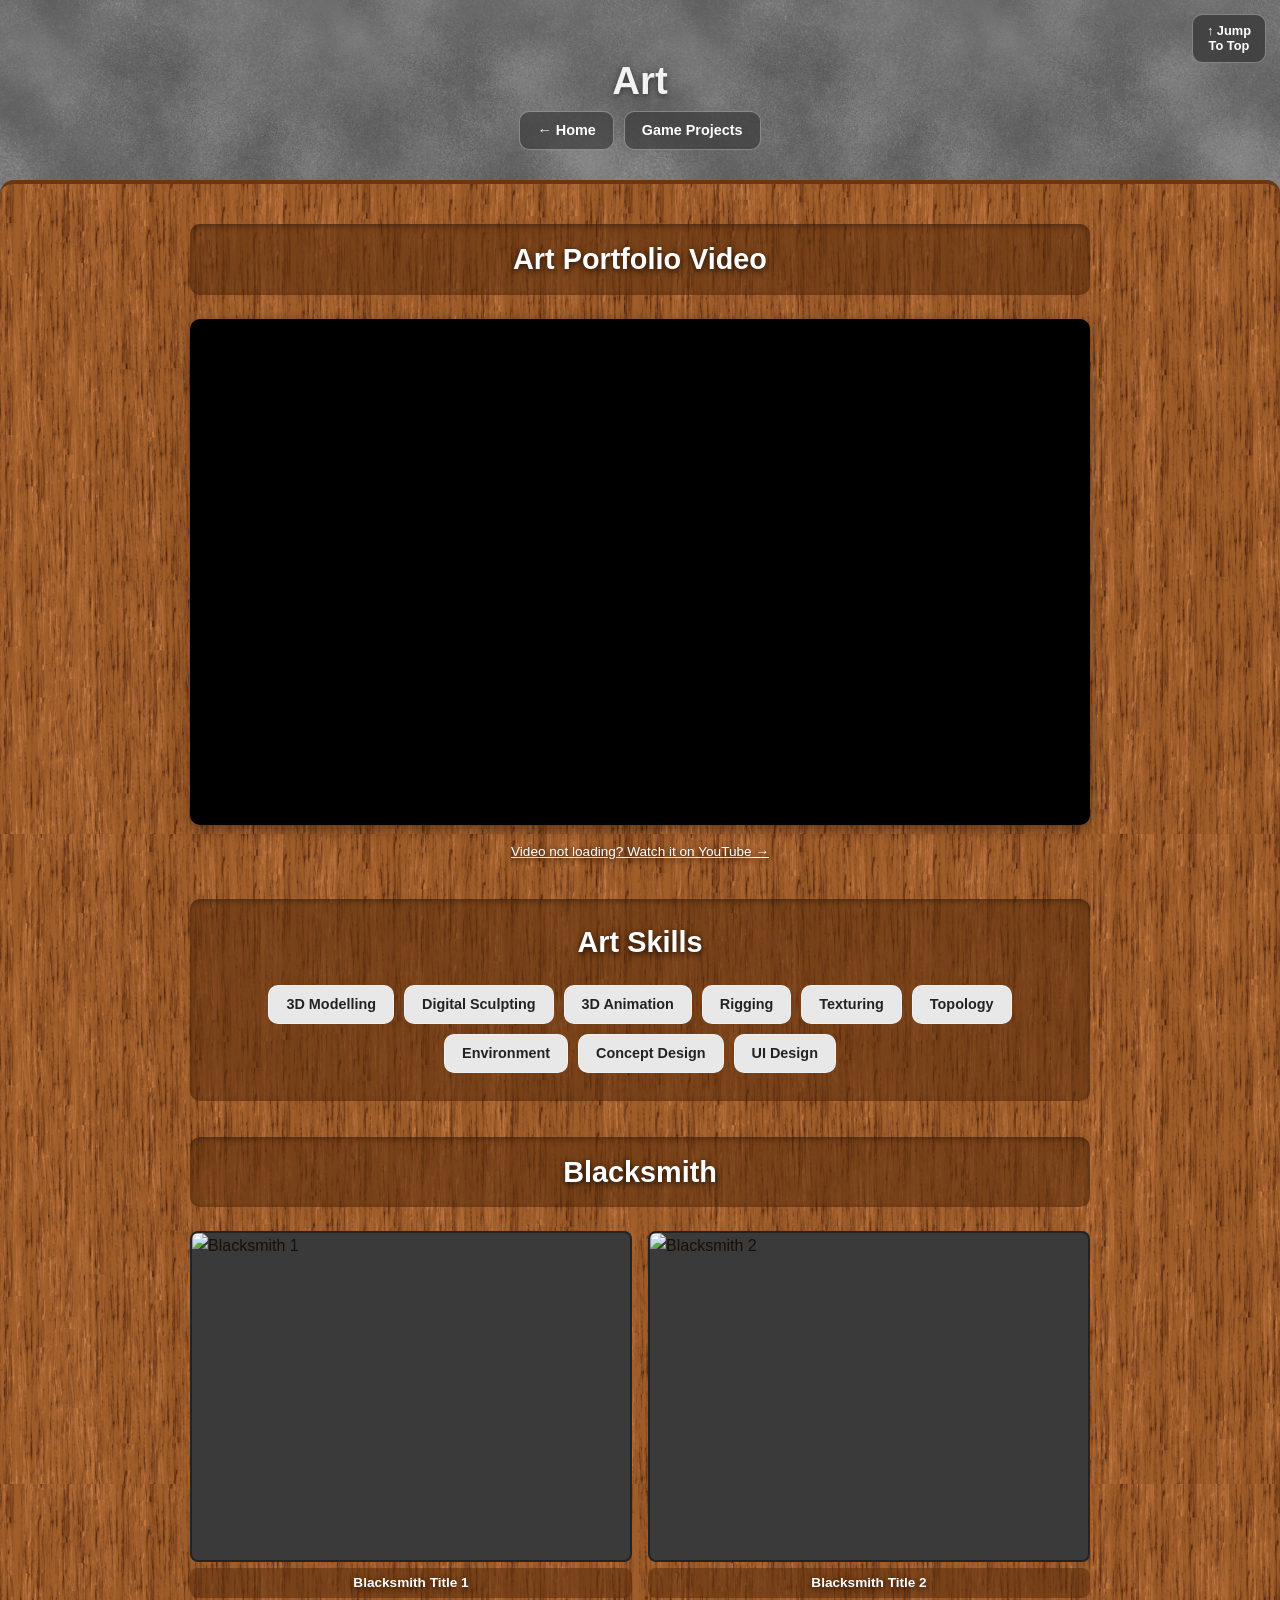
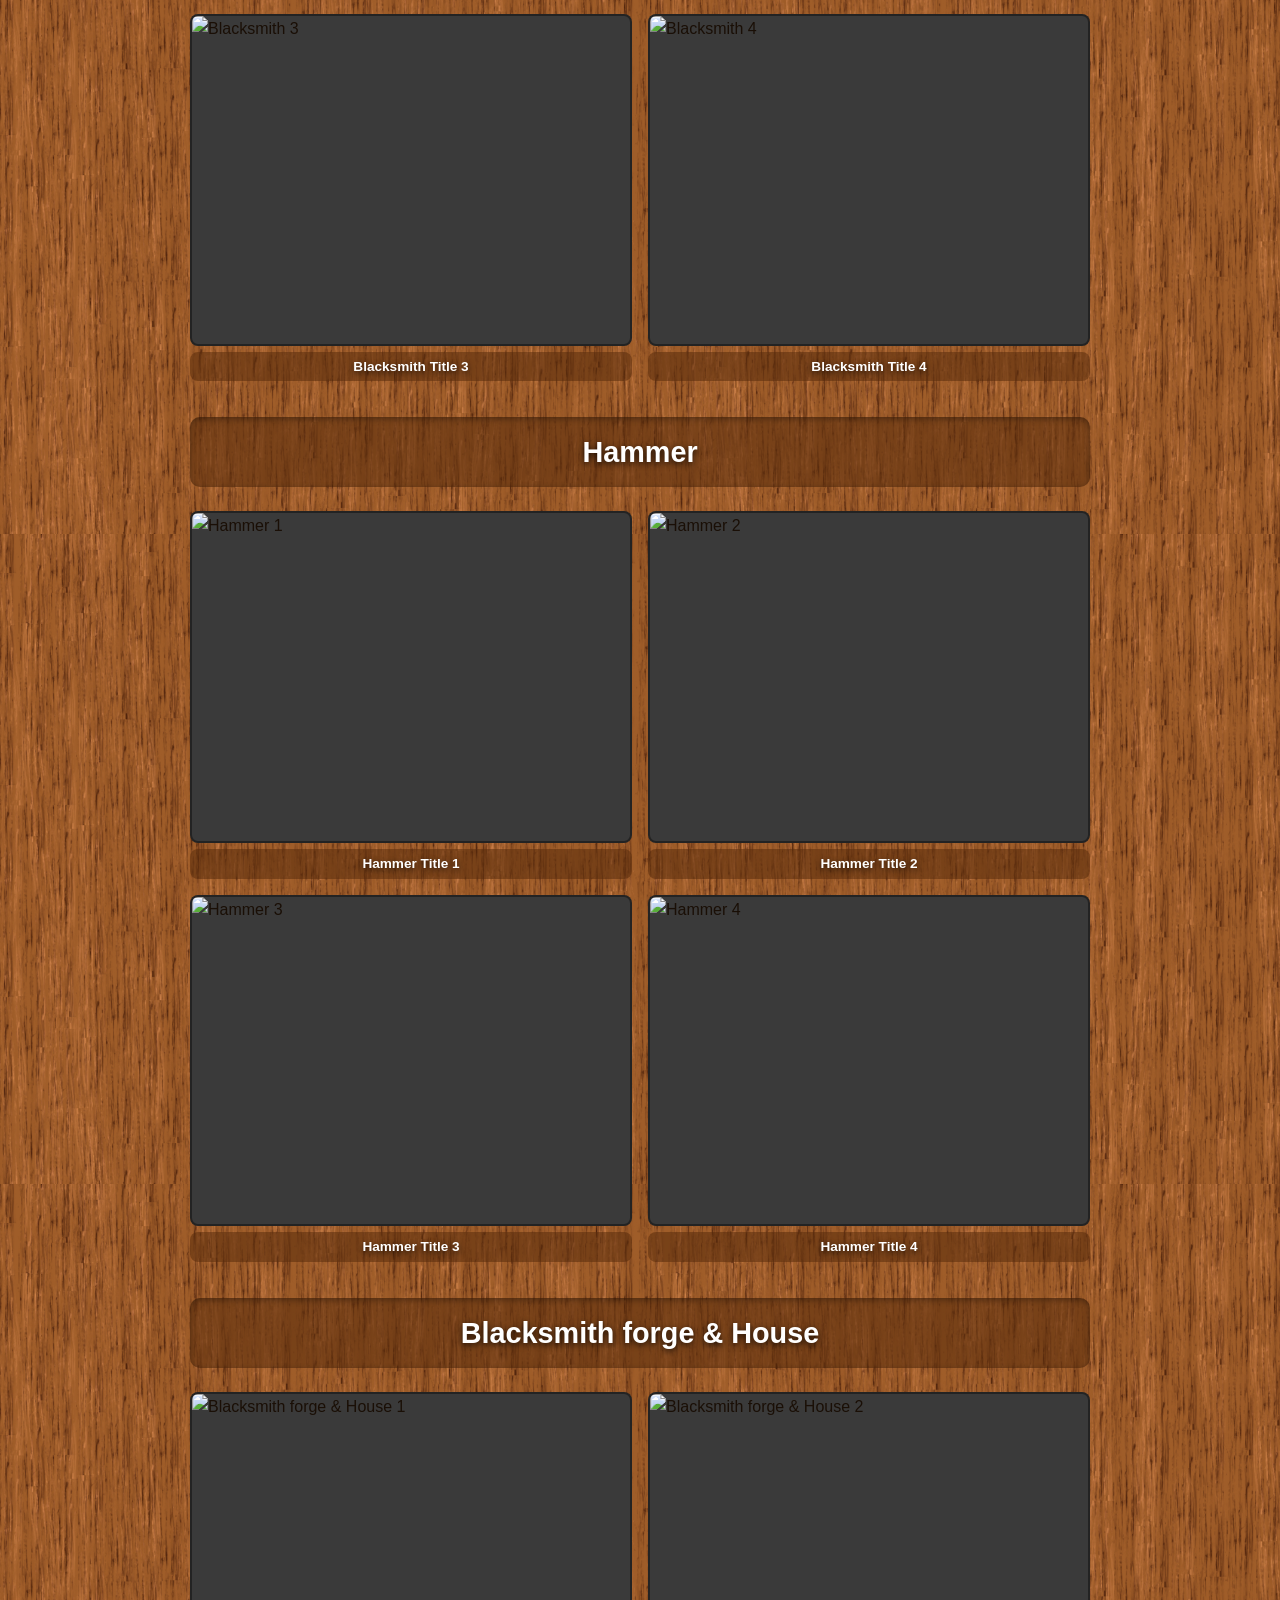
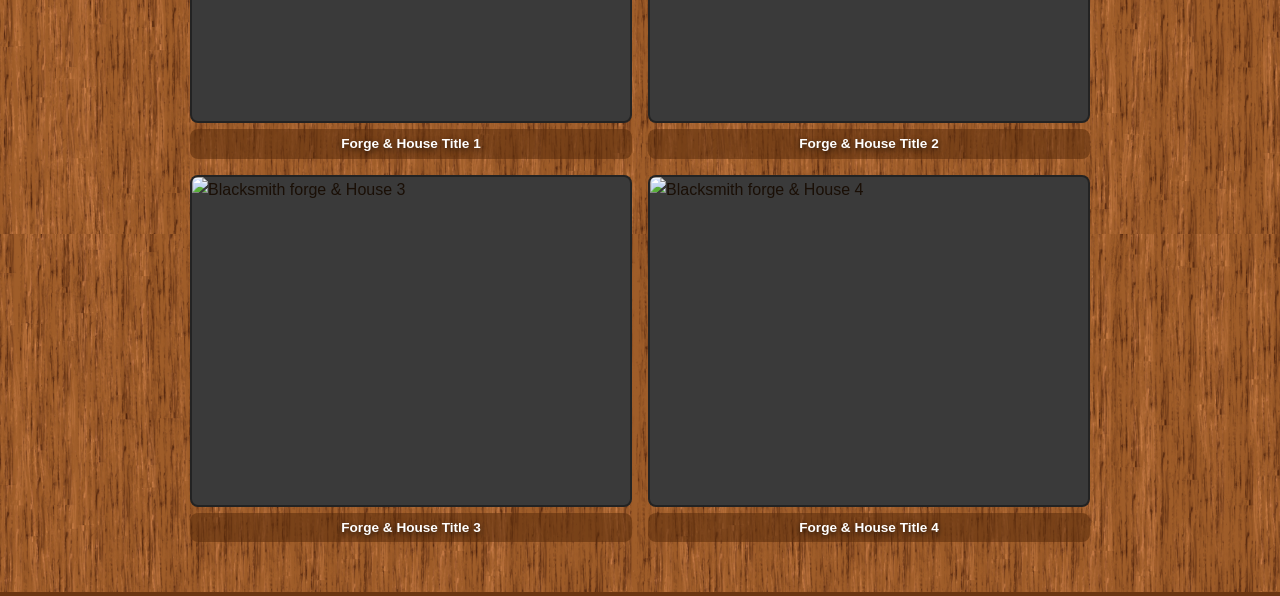
==== art.html @ 9aaae86b "Trying again" ====
<!DOCTYPE html>
<html lang="en">
<head>
  <meta charset="UTF-8">
  <meta name="viewport" content="width=device-width, initial-scale=1">
  <title>Art | Craig Harrod</title>
  <link rel="stylesheet" href="style.css">
</head>
<body id="top">

  <a class="jump-top" href="#top">&uarr; Jump<br>To Top</a>

  <header class="hero subpage-header">
    <h1>Art</h1>
    <nav>
      <a class="btn" href="index.html">&larr; Home</a>
      <a class="btn" href="games.html">Game Projects</a>
    </nav>
  </header>

  <section class="wood">
    <h2 class="plank title">Art Portfolio Video</h2>
    <div class="video">
      <iframe src="https://www.youtube.com/embed/Agkxz_AJ-J4?si=NHdULiKmQVQZhb6j" title="Art Portfolio Video" frameborder="0" allow="accelerometer; autoplay; clipboard-write; encrypted-media; gyroscope; picture-in-picture; web-share" referrerpolicy="strict-origin-when-cross-origin" allowfullscreen></iframe>
    </div>
    <p class="video-link"><a href="https://www.youtube.com/watch?v=Agkxz_AJ-J4" target="_blank" rel="noopener">Video not loading? Watch it on YouTube &rarr;</a></p>

    <div class="skills-box" style="margin-top:36px">
    <h2 class="skills-title">Art Skills</h2>
    <div class="tags centered">
      <span class="tag">3D Modelling</span>
      <span class="tag">Digital Sculpting</span>
      <span class="tag">3D Animation</span>
      <span class="tag">Rigging</span>
      <span class="tag">Texturing</span>
      <span class="tag">Topology</span>
      <span class="tag">Environment</span>
      <span class="tag">Concept Design</span>
      <span class="tag">UI Design</span>
    </div>
    </div>

    <!-- To add a piece: copy a <figure> block, change the image file and caption. Click any image on the page to enlarge it. -->

    <h2 class="plank title" style="margin-top:36px">Blacksmith</h2>
    <div class="gallery four">
      <figure>
        <img src="images/art/blacksmith1.jpg" alt="Blacksmith 1">
        <figcaption>Blacksmith Title 1</figcaption>
      </figure>
      <figure>
        <img src="images/art/blacksmith2.jpg" alt="Blacksmith 2">
        <figcaption>Blacksmith Title 2</figcaption>
      </figure>
      <figure>
        <img src="images/art/blacksmith3.jpg" alt="Blacksmith 3">
        <figcaption>Blacksmith Title 3</figcaption>
      </figure>
      <figure>
        <img src="images/art/blacksmith4.jpg" alt="Blacksmith 4">
        <figcaption>Blacksmith Title 4</figcaption>
      </figure>
    </div>

    <h2 class="plank title" style="margin-top:36px">Hammer</h2>
    <div class="gallery four">
      <figure>
        <img src="images/art/hammer1.jpg" alt="Hammer 1">
        <figcaption>Hammer Title 1</figcaption>
      </figure>
      <figure>
        <img src="images/art/hammer2.jpg" alt="Hammer 2">
        <figcaption>Hammer Title 2</figcaption>
      </figure>
      <figure>
        <img src="images/art/hammer3.jpg" alt="Hammer 3">
        <figcaption>Hammer Title 3</figcaption>
      </figure>
      <figure>
        <img src="images/art/hammer4.jpg" alt="Hammer 4">
        <figcaption>Hammer Title 4</figcaption>
      </figure>
    </div>

    <h2 class="plank title" style="margin-top:36px">Blacksmith forge &amp; House</h2>
    <div class="gallery four">
      <figure>
        <img src="images/art/forge1.jpg" alt="Blacksmith forge &amp; House 1">
        <figcaption>Forge &amp; House Title 1</figcaption>
      </figure>
      <figure>
        <img src="images/art/forge2.jpg" alt="Blacksmith forge &amp; House 2">
        <figcaption>Forge &amp; House Title 2</figcaption>
      </figure>
      <figure>
        <img src="images/art/forge3.jpg" alt="Blacksmith forge &amp; House 3">
        <figcaption>Forge &amp; House Title 3</figcaption>
      </figure>
      <figure>
        <img src="images/art/forge4.jpg" alt="Blacksmith forge &amp; House 4">
        <figcaption>Forge &amp; House Title 4</figcaption>
      </figure>
    </div>
  </section>

  <!-- Click-to-enlarge viewer -->
  <div class="lightbox" id="lightbox" role="dialog" aria-modal="true" aria-label="Enlarged image" hidden>
    <button class="lightbox-close" type="button" aria-label="Close">&times;</button>
    <figure>
      <img id="lightbox-img" src="" alt="">
      <figcaption id="lightbox-caption"></figcaption>
    </figure>
  </div>

  <script>
    (function () {
      var box = document.getElementById('lightbox');
      var img = document.getElementById('lightbox-img');
      var cap = document.getElementById('lightbox-caption');
      function close() { box.hidden = true; img.src = ''; document.body.classList.remove('no-scroll'); }
      document.querySelectorAll('.gallery img').forEach(function (el) {
        el.addEventListener('click', function () {
          var fig = el.closest('figure');
          img.src = el.src;
          img.alt = el.alt;
          cap.innerHTML = fig && fig.querySelector('figcaption') ? fig.querySelector('figcaption').innerHTML : '';
          box.hidden = false;
          document.body.classList.add('no-scroll');
        });
      });
      box.addEventListener('click', function (e) { if (e.target !== img) close(); });
      document.addEventListener('keydown', function (e) { if (e.key === 'Escape' && !box.hidden) close(); });
    })();
  </script>


</body>
</html>
---- style.css ----
/* ---------- Base ---------- */
* { box-sizing: border-box; margin: 0; padding: 0; }

html { scroll-behavior: smooth; }

:root {
  --grey-bg: #4a4a4a;
  --wood-bg: #8a4b1c;
  --wood-dark: #6b3612;
  --plank: rgba(90, 45, 12, 0.55);
  --text-light: #f2f2f2;
  --text-dark: #1a0f06;

  /* Size of each repeated background tile.
     Smaller number = more repeats = less zoomed in.
     Use "auto" to show the image at its real pixel size. */
  --tile-size: 650px;
}

body {
  font-family: "Inter", "Segoe UI", Roboto, Helvetica, Arial, sans-serif;
  color: var(--text-light);
  background:
    url("images/bg-grey.jpg") top left / var(--tile-size) auto repeat,
    radial-gradient(circle at 30% 20%, #6a6a6a, #3a3a3a 70%);
  background-color: var(--grey-bg);
  background-attachment: fixed; /* same locked grey as the sections, so rounded corners blend in */
  line-height: 1.6;
}

img { max-width: 100%; display: block; }
a { color: inherit; }

/* ---------- Backgrounds (drop your own files in /images) ---------- */
.hero, .grey, .panel-section {
  background:
    url("images/bg-grey.jpg") top left / var(--tile-size) auto repeat,
    radial-gradient(circle at 30% 20%, #6a6a6a, #3a3a3a 70%);
  background-color: var(--grey-bg);
  /* Locked in place: the wood sections scroll over the top of it */
  background-attachment: fixed;
}

.wood {
  background:
    url("images/bg-wood.jpg") top left / var(--tile-size) auto repeat,
    repeating-linear-gradient(90deg, #8f4f1f 0 6px, #7f4318 6px 11px, #94541f 11px 20px);
  background-color: var(--wood-bg);
  border-top: 4px solid var(--wood-dark);
  border-bottom: 4px solid var(--wood-dark);
  color: var(--text-dark);
}

/* Rounded top corners on the full-width wood sections (Contact, Art, Game Projects, Code) */
.wood:not(.wood-panel) { border-radius: 14px 14px 0 0; }

/* ---------- Jump to top ---------- */
.jump-top {
  position: fixed;
  top: 14px;
  right: 14px;
  z-index: 100;
  display: flex;
  align-items: center;
  justify-content: center;
  padding: 8px 14px;
  text-align: center;
  font-size: 0.8rem;
  font-weight: 600;
  line-height: 1.2;
  text-decoration: none;
  color: #fff;
  background: rgba(60, 60, 60, 0.85);
  border: 1px solid rgba(255, 255, 255, 0.35);
  border-radius: 10px;
  transition: background 0.2s;
}
.jump-top:hover { background: rgba(20, 20, 20, 0.95); }

/* ---------- Hero ---------- */
.hero { padding: 110px 24px; }

.hero-inner {
  max-width: 900px;
  margin: 0 auto;
  display: flex;
  align-items: center;
  gap: 60px;
}

.profile {
  width: 320px;
  height: auto;
  aspect-ratio: 1 / 1; /* square */
  object-fit: cover;
  background: #c4c4c4;
  border: 4px solid #fff;
  border-radius: 20px;
  box-shadow: 0 6px 20px rgba(0, 0, 0, 0.5);
  flex-shrink: 0;
}

.hero-text { flex: 1; text-align: center; }
.hero-text h1 { font-size: 4.8rem; line-height: 1.1; text-shadow: 0 2px 6px rgba(0,0,0,.5); } /* 2x (was 2.4rem) */
.hero-text h2 { font-size: 1.8rem; font-weight: 600; margin: 18px 0 22px; } /* 1.5x (was 1.4rem) */

nav { display: flex; gap: 10px; justify-content: center; flex-wrap: wrap; }

.btn {
  padding: 7px 17px;   /* 1.2x (was 6px 14px) */
  font-size: 0.9rem;   /* 1.2x (was 0.75rem) */
  font-weight: 600;
  text-decoration: none;
  color: #fff;
  background: rgba(60, 60, 60, 0.7);
  border: 1px solid rgba(255, 255, 255, 0.35);
  border-radius: 10px;
  transition: background 0.2s, color 0.2s;
}
.btn:hover, .btn.active { background: #e8e8e8; color: #222; }
/* Download CV: light by default, and on hover it fades to the normal dark button colour */
.btn.active:hover {
  background: rgba(60, 60, 60, 0.7);
  color: #fff;
}

/* ---------- Wood panel (Portfolio) ---------- */
.panel-section { padding: 50px 0; }
.wood.wood-panel {
  max-width: none;
  margin: 0;
  padding: 40px 34px 44px;
  border: 4px solid var(--wood-dark);
  border-radius: 14px;
  box-shadow: 0 4px 18px rgba(0, 0, 0, 0.35);
}

/* ---------- Wood sections ---------- */
.wood { padding: 40px 24px 50px; }
.wood > * { max-width: 900px; margin-left: auto; margin-right: auto; }

.plank {
  background: var(--plank);
  border-radius: 10px;
  box-shadow: inset 0 2px 6px rgba(0, 0, 0, 0.35);
  text-align: center;
  font-weight: 700;
}

.plank.title { font-size: 1.8rem; padding: 12px; margin-bottom: 24px; color: #fff; }

/* Drop shadow on the white Portfolio / Art / Game Projects text */
.plank.title {
  text-shadow: 0 2px 6px rgba(0, 0, 0, 0.8);
}
.plank.subtitle { font-size: 1.05rem; padding: 8px; margin: 22px auto 16px; }

/* Make sure every heading on the wood sections is centred */
.wood h2, .wood h3 { display: block; width: 100%; text-align: center; }

/* Project cards on the Code page get the same indented look */
.project {
  background: var(--plank) !important;
  box-shadow: inset 0 2px 6px rgba(0, 0, 0, 0.35);
}

.grid-2, .grid-3 { display: grid; gap: 16px; }
.grid-2 { grid-template-columns: repeat(2, 1fr); }
.grid-3 { grid-template-columns: repeat(3, 1fr); }

.tile {
  display: block;
  text-decoration: none;
  color: var(--text-dark);
}
.tile img {
  width: 100%;
  aspect-ratio: 1 / 0.75;
  object-fit: cover;
  background: #3a3a3a;
  border-radius: 8px;
  border: 2px solid rgba(0, 0, 0, 0.4);
  transition: transform 0.2s, box-shadow 0.2s;
}
.tile:hover img { transform: translateY(-3px); box-shadow: 0 8px 18px rgba(0,0,0,.5); }

/* Portfolio labels: the normal button look, just bigger (no underline, no text shadow; keeps the normal button outline) */
.tile .label {
  display: block;
  margin-top: 10px;
  padding: 14px 20px;
  font-size: 1.5rem;
  text-align: center;
  text-decoration: none;
  text-shadow: none;
}
.tile:hover .label { background: #e8e8e8; color: #222; }

.tile.jam img { aspect-ratio: 1 / 1.1; background: #111; }

/* ---------- About ---------- */
.grey { padding: 50px 24px 60px; text-align: center; text-shadow: 0 2px 6px rgba(0, 0, 0, 0.7); }
.grey > * { max-width: 760px; margin-left: auto; margin-right: auto; }

.section-title { font-size: 2.2rem; margin-bottom: 18px; }
.section-title.dark { color: var(--text-dark); font-size: 1.8rem; }

.logo { width: 220px; margin: 0 auto 8px; }

/* Skills across the full width, then education (left) | paragraphs (right) */
.grey > .about-panel {
  max-width: 980px;
  padding: 40px 34px 44px;
  background: rgba(30, 30, 30, 0.6);
  border-radius: 14px;
  box-shadow: 0 4px 18px rgba(0, 0, 0, 0.35);
}
.about-panel > * { max-width: 760px; margin-left: auto; margin-right: auto; }
.about-panel > .about-split, .about-panel > .about-skills { max-width: 900px; }
.about-skills { margin-top: 30px; text-align: center; }
.about-skills h3 { margin-top: 0 !important; margin-bottom: 16px !important; }
.about-skills .tags { justify-content: center; }
.about-split {
  display: grid;
  grid-template-columns: 1fr 1fr;
  gap: 40px;
  align-items: start;
  margin-top: 36px;
  margin-bottom: 30px;
}
.about-col { min-width: 0; }
.about-col h3 { margin-top: 0 !important; margin-bottom: 16px !important; }
.about-col .tags { justify-content: center; }
.about-col .degree { margin-bottom: 0; font-size: 1rem; }
.about-text { text-align: center; }
.about-text h3 { text-align: center !important; margin-top: 22px !important; margin-bottom: 8px !important; }
.about-text > p:first-child { margin-top: 0; }
.grey .intro { font-size: 1.15rem; }
.degree { font-weight: 700; font-size: 1.1rem; margin-bottom: 30px; }

.grey h3 { font-size: 1.35rem; margin: 26px auto 8px; text-align: center; }
.grey p { font-size: 1.05rem; margin-bottom: 14px; }

.skills { list-style: none; font-size: 1.05rem; margin-bottom: 16px; }
.skills li::before { content: "\2022\00a0\00a0"; }

/* ---------- Contact ---------- */
.contact-box {
  background: var(--plank);
  border-radius: 10px;
  box-shadow: inset 0 2px 6px rgba(0, 0, 0, 0.35);
  padding: 24px 20px 30px;
  text-align: center;
}
.contact-box .section-title { text-align: center; width: 100%; margin-bottom: 10px; color: #fff; text-shadow: 0 2px 6px rgba(0, 0, 0, 0.8); }
.contact-note { margin: 0 0 22px; font-size: 1rem; font-weight: 600; color: #fff; text-shadow: 0 2px 6px rgba(0, 0, 0, 0.8); }
/* Contact links are normal site buttons in one horizontal line (they wrap on small screens) */
.contact-links { display: flex; flex-wrap: wrap; justify-content: center; gap: 10px; }
.contact-links .btn { font-size: 1rem; padding: 9px 22px; text-shadow: none; }
.video-link { margin: -24px auto 36px; font-size: 0.85rem; text-align: center; }
.video-link a { color: #fff; text-shadow: 0 2px 6px rgba(0, 0, 0, 0.8); }

/* ---------- Sub pages (Art / Code) ---------- */
.subpage-header {
  padding: 50px 24px 30px;
  text-align: center;
}
.subpage-header h1 { font-size: 2.4rem; text-shadow: 0 2px 6px rgba(0,0,0,.5); }
.subpage-header p { max-width: 640px; margin: 12px auto 20px; font-size: 0.9rem; }

.gallery {
  display: grid;
  grid-template-columns: repeat(auto-fill, minmax(240px, 1fr));
  gap: 16px;
}
.gallery figure { margin: 0; }
.gallery img {
  width: 100%;
  aspect-ratio: 4 / 3;
  object-fit: cover;
  background: #3a3a3a;
  border-radius: 8px;
  border: 2px solid rgba(0, 0, 0, 0.4);
}
.gallery figcaption {
  margin-top: 6px;
  padding: 4px;
  font-size: 0.85rem;
  font-weight: 700;
  text-align: center;
  background: var(--plank);
  border-radius: 8px;
  color: #fff;
}

.gallery.four { grid-template-columns: repeat(2, 1fr); }

/* Art Skills: heading and tags share one wood plank, like the Contact Me box */
.tags.centered { justify-content: center; }
.skills-box {
  background: var(--plank);
  border-radius: 10px;
  box-shadow: inset 0 2px 6px rgba(0, 0, 0, 0.35);
  padding: 20px 20px 28px;
  text-align: center;
}
.skills-title {
  font-size: 1.8rem;
  font-weight: 700;
  color: #fff;
  text-shadow: 0 2px 6px rgba(0, 0, 0, 0.8);
  margin-bottom: 20px;
}
.gallery img { cursor: zoom-in; }

/* Embedded video, 16:9 and fills the width */
.video {
  max-width: 900px;
  aspect-ratio: 16 / 9;
  border: 3px solid rgba(0, 0, 0, 0.5);
  border-radius: 10px;
  overflow: hidden;
  background: #000;
  box-shadow: 0 4px 14px rgba(0, 0, 0, 0.4);
  margin-bottom: 40px;
}
.video iframe { width: 100%; height: 100%; border: 0; display: block; }

/* Click-to-enlarge viewer */
.lightbox {
  position: fixed;
  inset: 0;
  z-index: 1000;
  display: flex;
  align-items: center;
  justify-content: center;
  padding: 24px;
  background: rgba(0, 0, 0, 0.85);
  cursor: zoom-out;
}
.lightbox[hidden] { display: none; }
.lightbox figure { margin: 0; text-align: center; max-width: 100%; }
.lightbox img {
  max-width: 100%;
  max-height: 82vh;
  border-radius: 8px;
  border: 3px solid rgba(255, 255, 255, 0.85);
  box-shadow: 0 8px 30px rgba(0, 0, 0, 0.6);
  cursor: default;
}
.lightbox figcaption { margin-top: 12px; color: #fff; font-weight: 700; text-shadow: 0 2px 6px #000; }
.lightbox-close {
  position: absolute;
  top: 14px;
  right: 20px;
  font-size: 2.6rem;
  line-height: 1;
  color: #fff;
  background: none;
  border: 0;
  cursor: pointer;
  text-shadow: 0 2px 6px #000;
}
body.no-scroll { overflow: hidden; }

.projects { display: flex; flex-direction: column; gap: 18px; }
.project {
  display: flex;
  gap: 18px;
  align-items: center;
  background: rgba(60, 30, 8, 0.4);
  border-radius: 12px;
  padding: 16px;
  color: #fff;
}
.project img {
  width: 220px;
  aspect-ratio: 4 / 3;
  object-fit: cover;
  background: #3a3a3a;
  border-radius: 8px;
  flex-shrink: 0;
}
.project h3 { font-size: 1.2rem; margin-bottom: 4px; }
.project .tech { font-size: 0.75rem; opacity: 0.8; margin-bottom: 8px; }
.project p { font-size: 0.85rem; margin-bottom: 8px; }
.project a { font-weight: 700; color: #ffd9a8; }

.back-link { display: inline-block; text-decoration: none; }

@media (max-width: 700px) {
  .project { flex-direction: column; text-align: center; }
  .project img { width: 100%; }
}

/* ---------- Disclaimer strip ---------- */
.disclaimer {
  background: #2e2e2e;
  padding: 10px 24px;
  text-align: center;
}
.disclaimer p {
  max-width: 900px;
  margin: 0 auto;
  font-size: 0.7rem;
  line-height: 1.5;
  color: #cfcfcf;
}

/* ---------- Mobile ---------- */
@media (max-width: 700px) {
  .hero-inner { flex-direction: column; gap: 30px; }
  .profile { order: -1; } /* keep photo above the text on phones */
  .hero-text h1 { font-size: 3.2rem; } /* shrink a little so the name fits small screens */
  .hero-text h2 { font-size: 1.4rem; }
  .hero { padding: 80px 24px; }
  .profile { width: 100%; max-width: 320px; }
  .grid-3 { grid-template-columns: 1fr; }
  .grid-2 { grid-template-columns: 1fr; }
  .about-split { grid-template-columns: 1fr; gap: 30px; }
  .wood.wood-panel { padding: 28px 14px 32px; }
  .grey > .about-panel { padding: 30px 16px 34px; }
}

/* ---------- Games page ---------- */
.games-list { display: flex; flex-direction: column; gap: 18px; }

.game-card {
  display: flex;
  gap: 20px;
  align-items: center;
  padding: 16px;
  text-decoration: none;
  color: #fff;
  background: var(--plank);
  border-radius: 10px;
  box-shadow: inset 0 2px 6px rgba(0, 0, 0, 0.35);
  transition: transform 0.2s, background 0.2s;
}
.game-card:hover { transform: translateY(-3px); background: rgba(90, 45, 12, 0.75); }

.game-card img {
  width: 260px;
  aspect-ratio: 16 / 10;
  object-fit: cover;
  background: #3a3a3a;
  border-radius: 8px;
  border: 2px solid rgba(0, 0, 0, 0.4);
  flex-shrink: 0;
}
.game-card h3 { font-size: 1.4rem; margin-bottom: 2px; }
.game-card .tech { font-size: 0.8rem; opacity: 0.8; margin-bottom: 8px; }
.game-card p { font-size: 1rem; margin-bottom: 10px; }
.game-card .more { font-weight: 700; color: #ffd9a8; }

/* ---------- Single game page ---------- */
.game-banner {
  width: 100%;
  max-height: 460px;
  object-fit: cover;
  background: #3a3a3a;
  border-radius: 10px;
  border: 2px solid rgba(0, 0, 0, 0.4);
  margin-bottom: 22px;
}

.game-detail {
  background: var(--plank);
  border-radius: 10px;
  box-shadow: inset 0 2px 6px rgba(0, 0, 0, 0.35);
  padding: 24px 26px;
  margin-bottom: 8px;
  color: #fff;
}
.wood .game-detail h2 { text-align: left; font-size: 1.3rem; margin: 18px 0 6px; }
.game-detail h2:first-child { margin-top: 0; }
.wood .game-detail h2.game-name { text-align: left; font-size: 2rem; margin: 0 0 6px; }

/* Two columns: cover + details on the left, title + text on the right */
.game-layout {
  display: grid;
  grid-template-columns: 1fr 1fr;
  gap: 28px;
  align-items: start;
}
.game-left, .game-right { display: flex; flex-direction: column; gap: 18px; min-width: 0; }
.game-left .game-banner { margin-bottom: 0; aspect-ratio: 630 / 500; max-height: none; display: block; }
/* The cover is a link to the game, same as the Play button */
.game-cover { display: block;  max-width: 380px}
.game-cover .game-banner { transition: filter 0.2s ease, transform 0.2s ease; }
.game-cover:hover .game-banner { filter: brightness(1.12); transform: translateY(-2px); }
.game-detail .game-right .play { margin-top: 4px; text-align: left; }
.game-worked h2 { margin-top: 0 !important; }

/* Tool tabs under the cover */
.tags { display: flex; flex-wrap: wrap; gap: 10px; }
.tag {
  padding: 7px 17px;
  font-size: 0.9rem;
  font-weight: 600;
  color: #222;
  background: #e8e8e8;
  border: 1px solid rgba(255, 255, 255, 0.35);
  border-radius: 10px;
  text-shadow: none;
}

/* Jam name and team under the title */
.game-right .game-jam { font-size: 0.95rem; font-weight: 700; letter-spacing: 0.04em; margin: -10px 0 0; }
.game-right .game-team { font-size: 0.9rem; opacity: 0.85; margin: -12px 0 0; }
.game-detail p { font-size: 1rem; }
.game-detail .play { margin-top: 22px; text-align: center; }
.btn.big { font-size: 0.95rem; padding: 10px 22px; }
/* Play on itch.io buttons: no drop shadow on the text */
.game-detail .btn, .game-detail .btn.big { text-shadow: none; }

@media (max-width: 700px) {
  .game-card { flex-direction: column; text-align: center; }
  .game-card img { width: 100%; }

  /* Phones: single column: title, jam, team, cover, tabs, about, worked on, play */
  .game-layout { display: flex; flex-direction: column; gap: 18px; }
  .game-left, .game-right { display: contents; }
  .game-name { order: 1; }
  .game-jam { order: 2; }
  .game-team { order: 3; }
  .game-cover { order: 4; }
  .tags { order: 5; }
  .game-about { order: 6; }
  .game-worked { order: 7; }
  .game-detail .game-right .play { order: 8; text-align: left; }
}

/* ---------- Drop shadow on text for the other pages ---------- */
.subpage-header p,
.gallery figcaption,
.game-detail,
.project {
  text-shadow: 0 2px 6px rgba(0, 0, 0, 0.7);
}
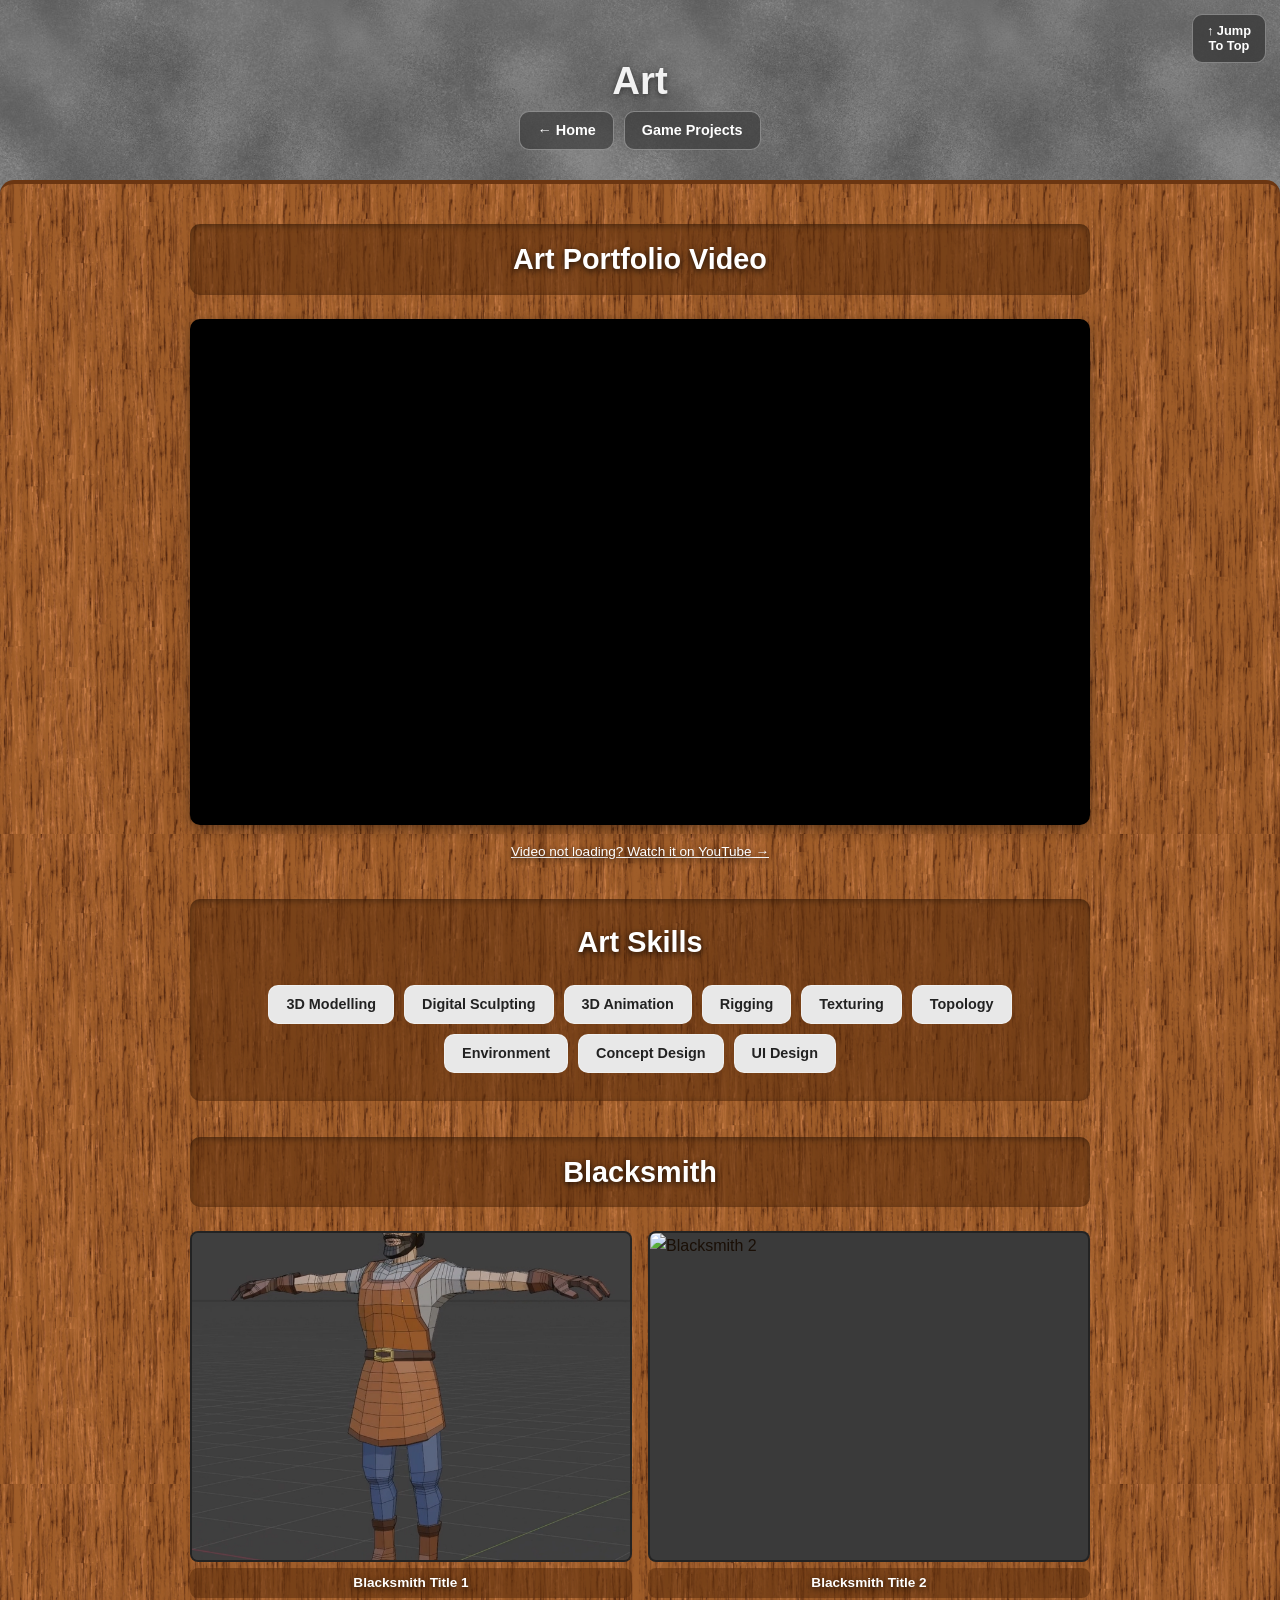
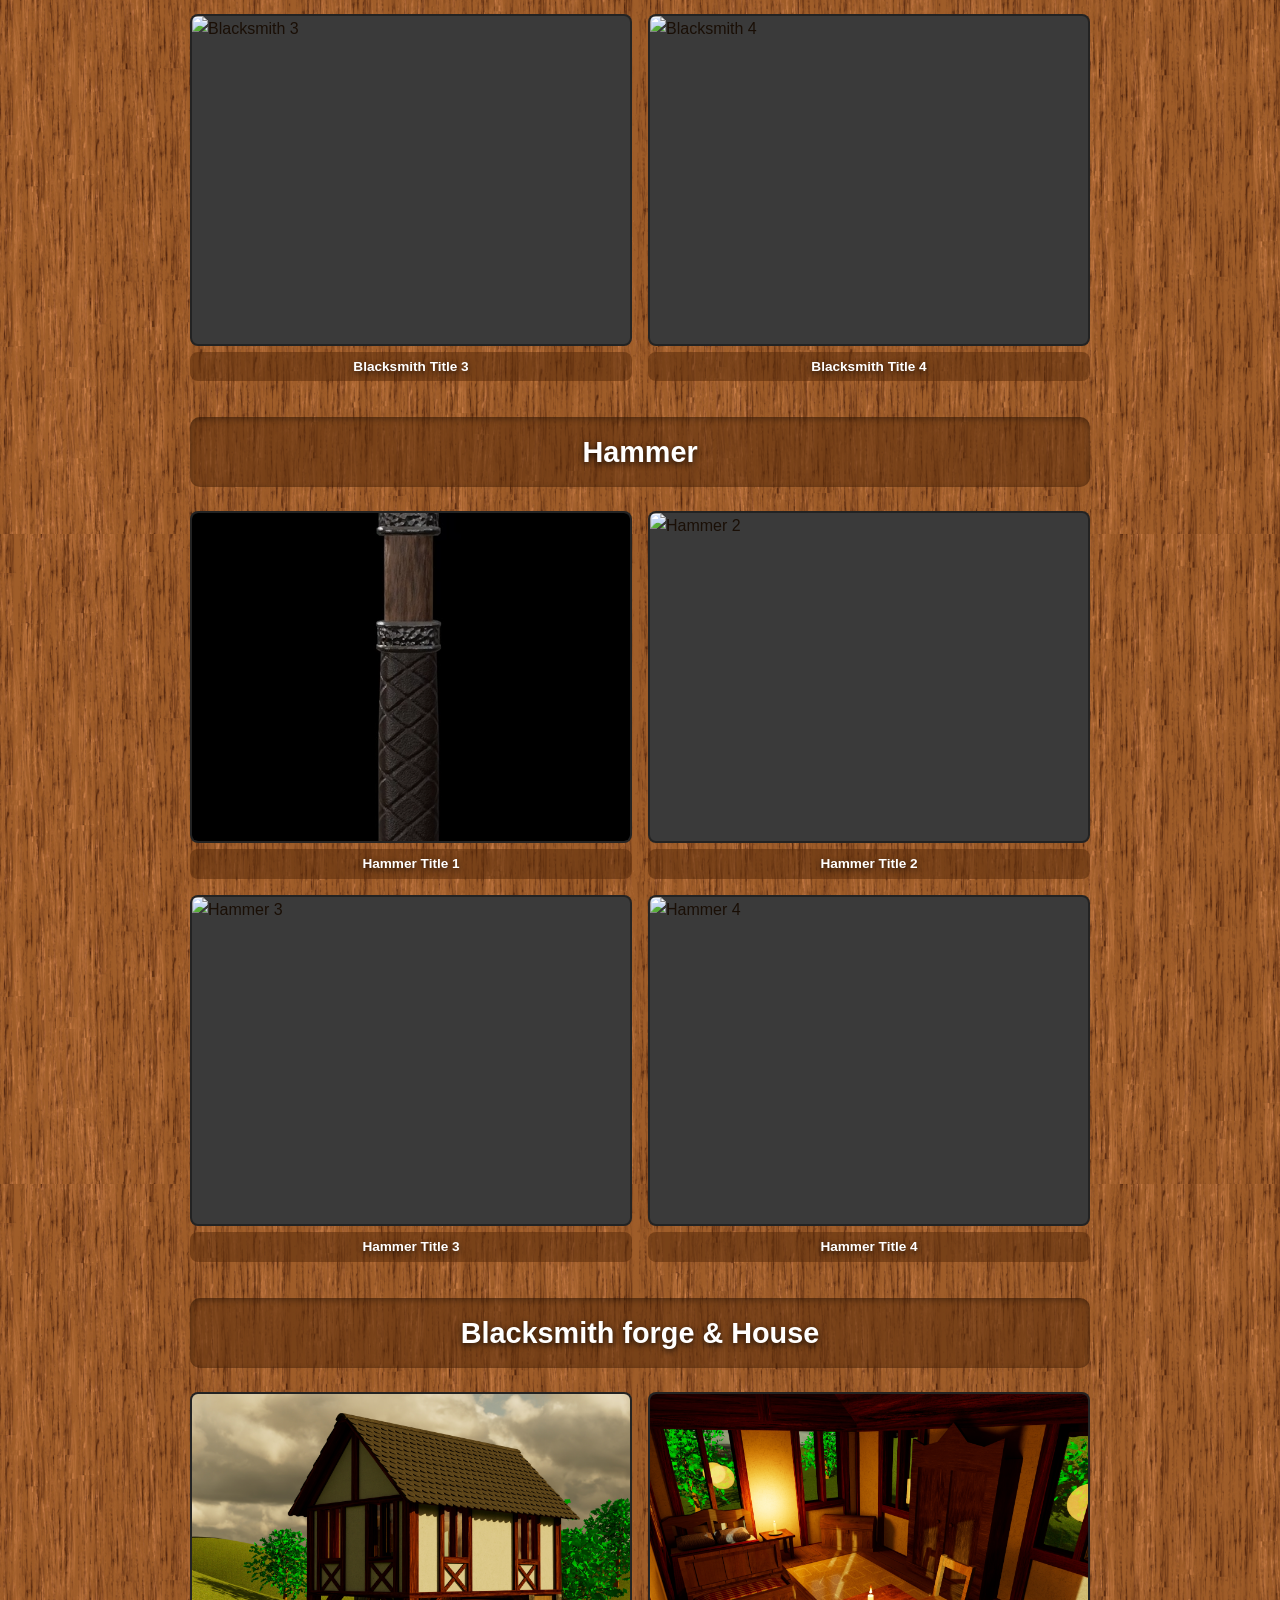
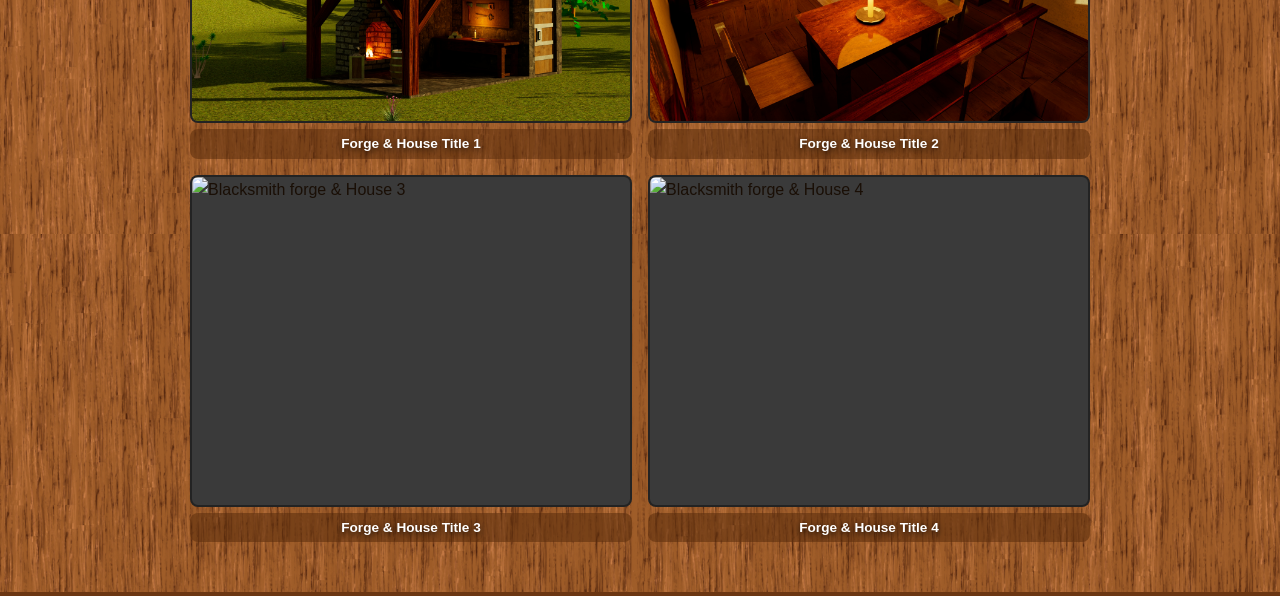
==== commit a8b0ce66: "Correct Spot" ====
--- a/art.html
+++ b/art.html
@@ -45,7 +45,7 @@
     <h2 class="plank title" style="margin-top:36px">Blacksmith</h2>
     <div class="gallery four">
       <figure>
-        <img src="images/art/blacksmith1.jpg" alt="Blacksmith 1">
+        <img src="images/art/blacksmith1.png" alt="Blacksmith 1">
         <figcaption>Blacksmith Title 1</figcaption>
       </figure>
       <figure>
@@ -65,7 +65,7 @@
     <h2 class="plank title" style="margin-top:36px">Hammer</h2>
     <div class="gallery four">
       <figure>
-        <img src="images/art/hammer1.jpg" alt="Hammer 1">
+        <img src="images/art/hammer1.png" alt="Hammer 1">
         <figcaption>Hammer Title 1</figcaption>
       </figure>
       <figure>
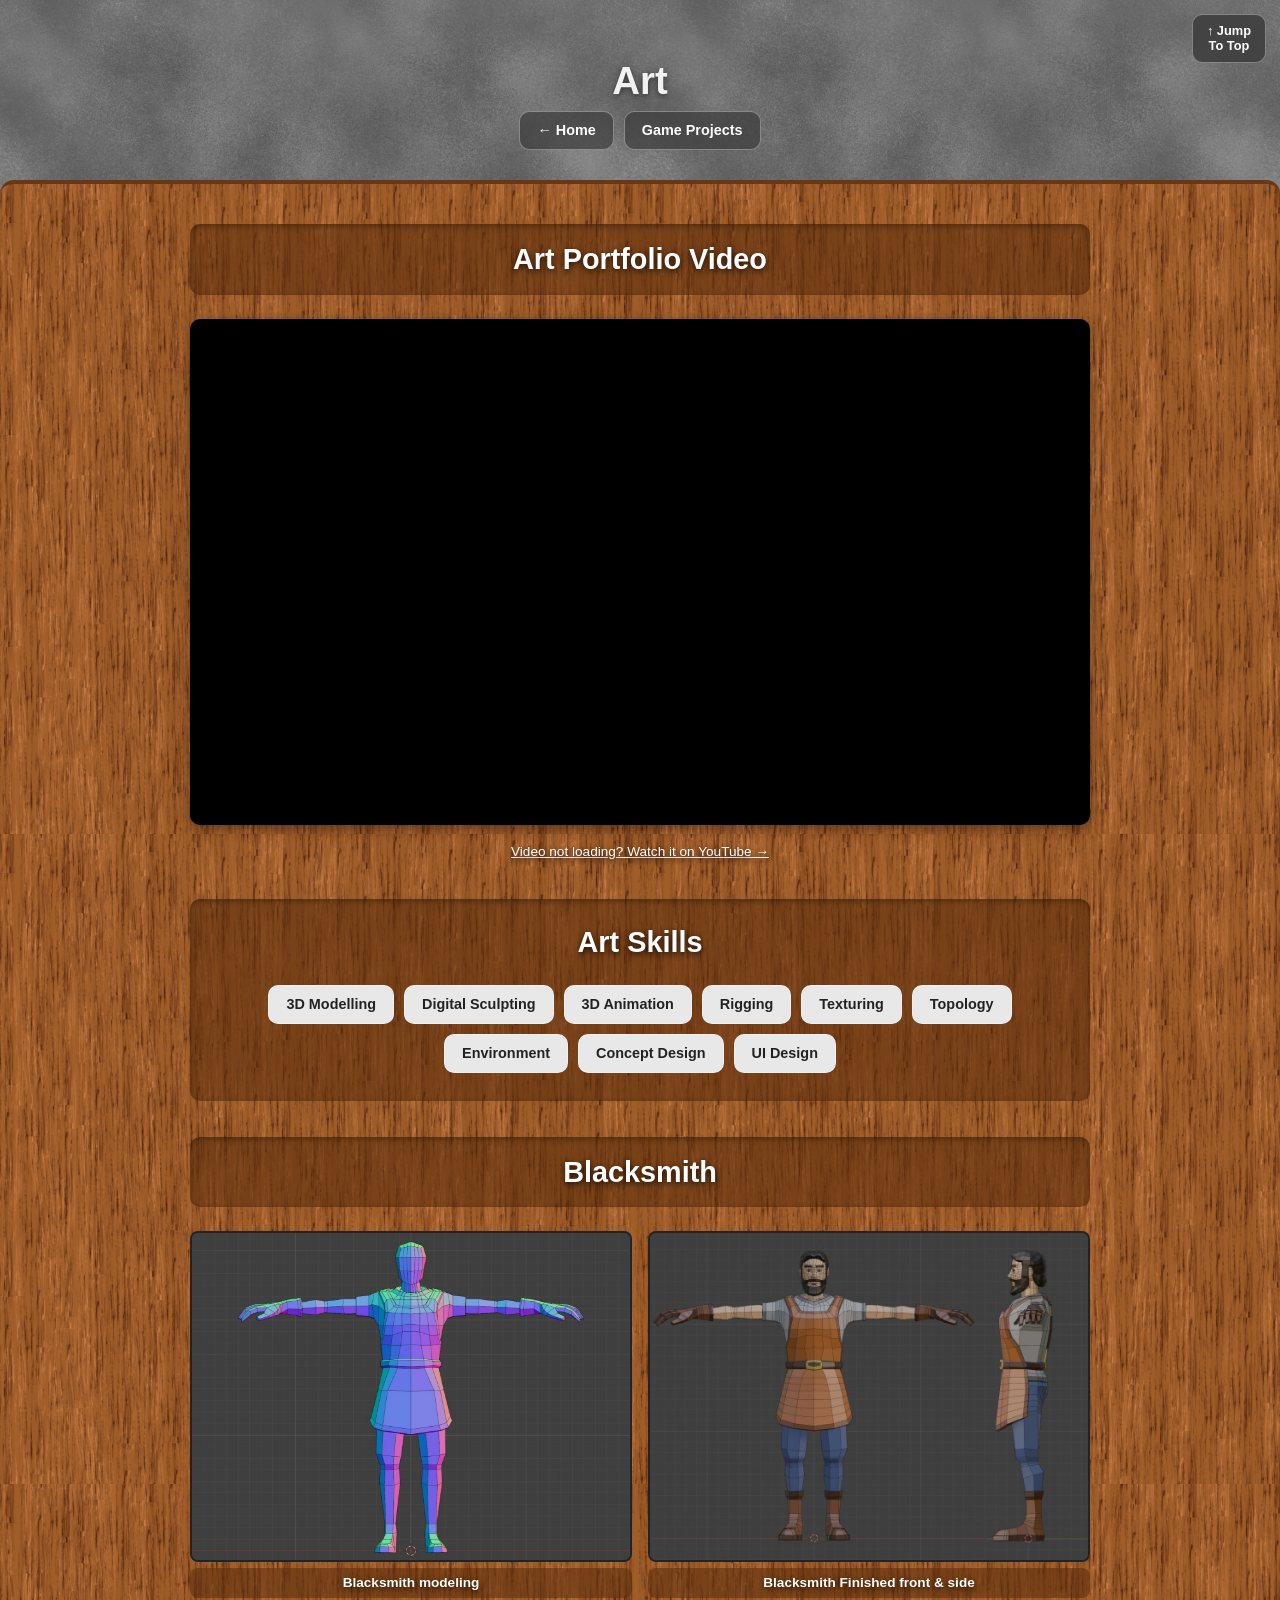
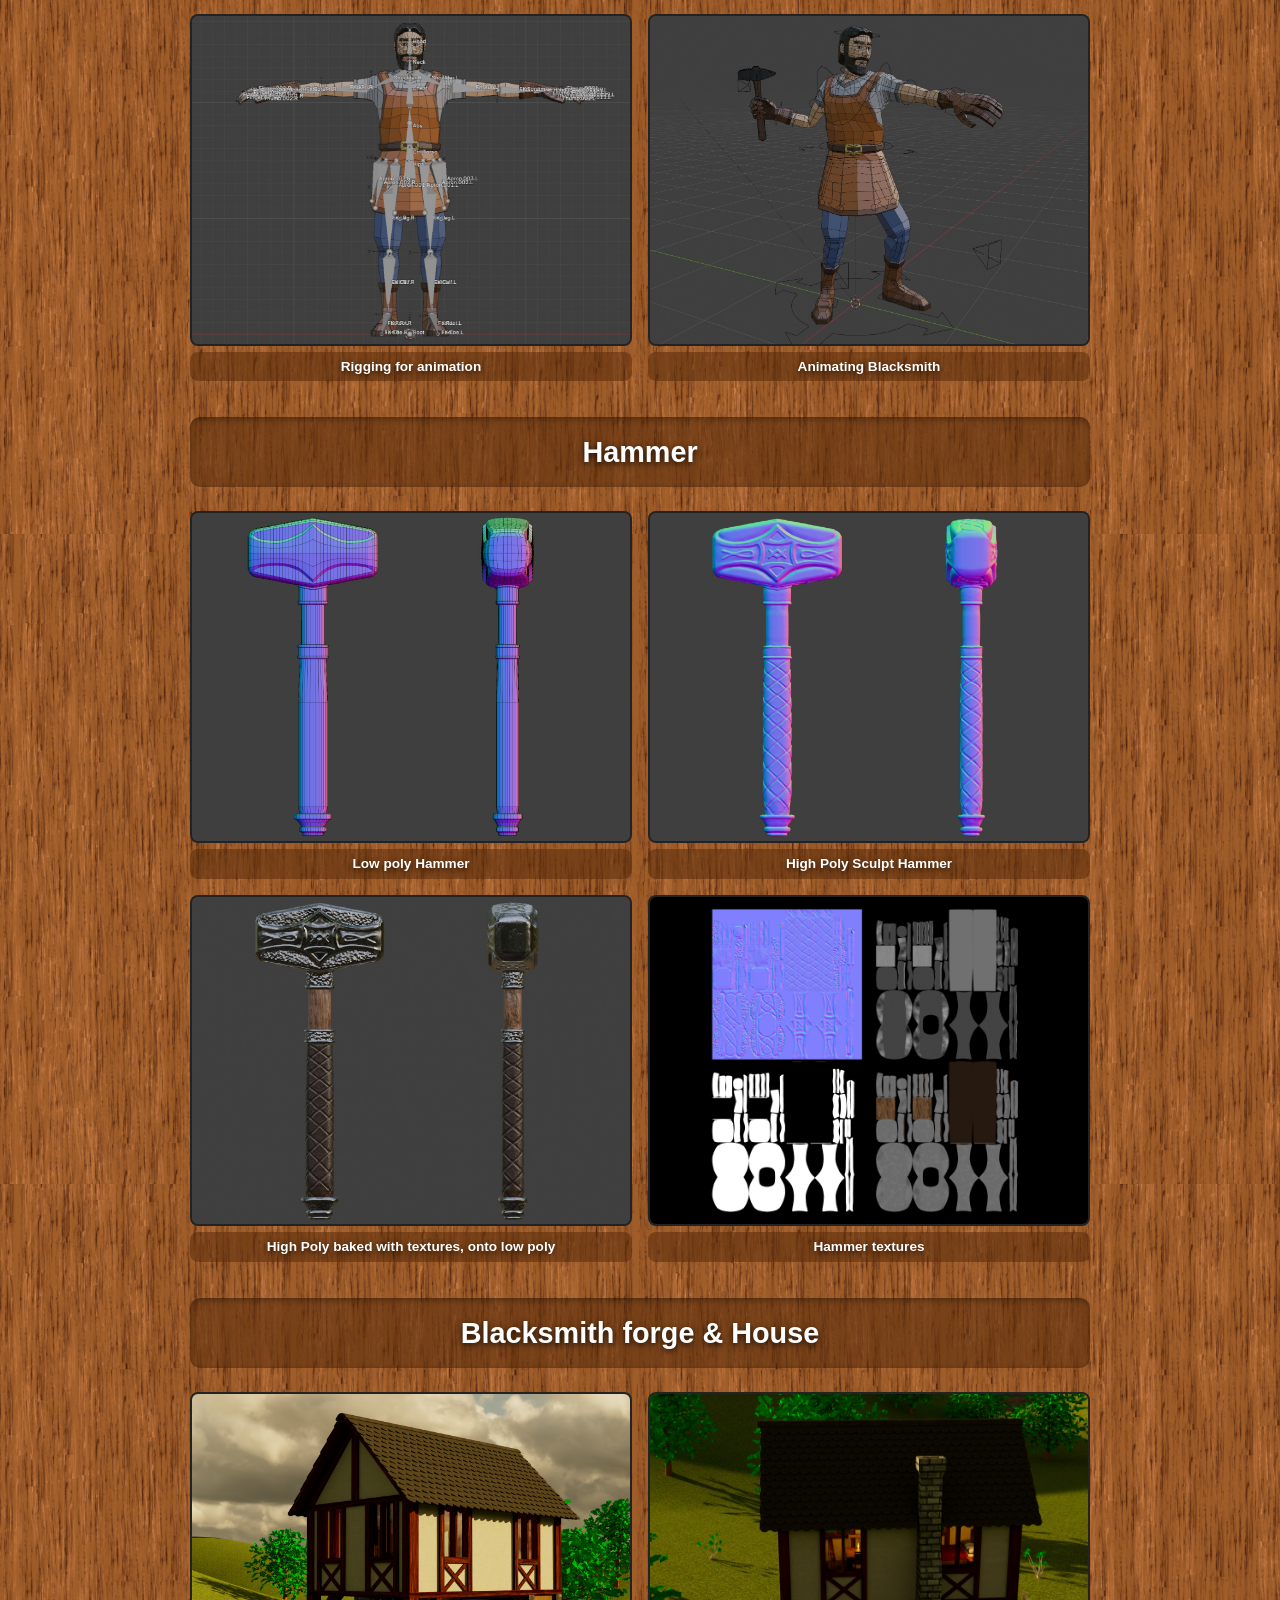
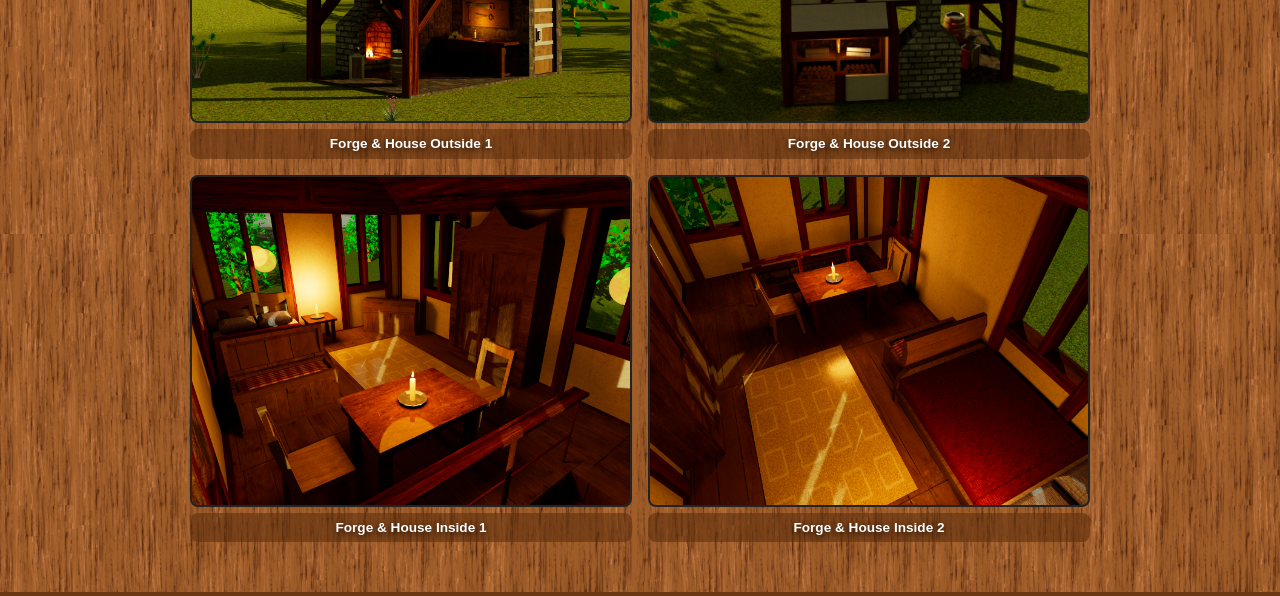
==== commit a1f8cf54: "Added More Images Added Images to the Art page" ====
--- a/art.html
+++ b/art.html
@@ -8,130 +8,131 @@
 </head>
 <body id="top">
 
-  <a class="jump-top" href="#top">&uarr; Jump<br>To Top</a>
+    <a class="jump-top" href="#top">&uarr; Jump<br>To Top</a>
 
-  <header class="hero subpage-header">
-    <h1>Art</h1>
-    <nav>
-      <a class="btn" href="index.html">&larr; Home</a>
-      <a class="btn" href="games.html">Game Projects</a>
-    </nav>
-  </header>
+    <header class="hero subpage-header">
+        <h1>Art</h1>
+        <nav>
+            <a class="btn" href="index.html">&larr; Home</a>
+            <a class="btn" href="games.html">Game Projects</a>
+        </nav>
+    </header>
 
-  <section class="wood">
-    <h2 class="plank title">Art Portfolio Video</h2>
-    <div class="video">
-      <iframe src="https://www.youtube.com/embed/Agkxz_AJ-J4?si=NHdULiKmQVQZhb6j" title="Art Portfolio Video" frameborder="0" allow="accelerometer; autoplay; clipboard-write; encrypted-media; gyroscope; picture-in-picture; web-share" referrerpolicy="strict-origin-when-cross-origin" allowfullscreen></iframe>
-    </div>
-    <p class="video-link"><a href="https://www.youtube.com/watch?v=Agkxz_AJ-J4" target="_blank" rel="noopener">Video not loading? Watch it on YouTube &rarr;</a></p>
+    <section class="wood">
+        <h2 class="plank title">Art Portfolio Video</h2>
+        <div class="video">
+            <iframe src="https://www.youtube.com/embed/Agkxz_AJ-J4?si=NHdULiKmQVQZhb6j" title="Art Portfolio Video" frameborder="0" allow="accelerometer; autoplay; clipboard-write; encrypted-media; gyroscope; picture-in-picture; web-share" referrerpolicy="strict-origin-when-cross-origin" allowfullscreen></iframe>
+        </div>
+        <p class="video-link"><a href="https://www.youtube.com/watch?v=Agkxz_AJ-J4" target="_blank" rel="noopener">Video not loading? Watch it on YouTube &rarr;</a></p>
 
-    <div class="skills-box" style="margin-top:36px">
-    <h2 class="skills-title">Art Skills</h2>
-    <div class="tags centered">
-      <span class="tag">3D Modelling</span>
-      <span class="tag">Digital Sculpting</span>
-      <span class="tag">3D Animation</span>
-      <span class="tag">Rigging</span>
-      <span class="tag">Texturing</span>
-      <span class="tag">Topology</span>
-      <span class="tag">Environment</span>
-      <span class="tag">Concept Design</span>
-      <span class="tag">UI Design</span>
-    </div>
+        <div class="skills-box" style="margin-top:36px">
+            <h2 class="skills-title">Art Skills</h2>
+            <div class="tags centered">
+                <span class="tag">3D Modelling</span>
+                <span class="tag">Digital Sculpting</span>
+                <span class="tag">3D Animation</span>
+                <span class="tag">Rigging</span>
+                <span class="tag">Texturing</span>
+                <span class="tag">Topology</span>
+                <span class="tag">Environment</span>
+                <span class="tag">Concept Design</span>
+                <span class="tag">UI Design</span>
+            </div>
+        </div>
+
+        <!-- To add a piece: copy a <figure> block, change the image file and caption. Click any image on the page to enlarge it. -->
+
+        <h2 class="plank title" style="margin-top:36px">Blacksmith</h2>
+        <div class="gallery four">
+            <figure>
+                <img src="images/art/blacksmith1.jpg" alt="Blacksmith 1">
+                <figcaption>Blacksmith modeling</figcaption>
+            </figure>
+            <figure>
+                <img src="images/art/blacksmith2.jpg" alt="Blacksmith 2">
+                <figcaption>Blacksmith Finished front & side</figcaption>
+            </figure>
+            <figure>
+                <img src="images/art/blacksmith3.jpg" alt="Blacksmith 3">
+                <figcaption>Rigging for animation</figcaption>
+            </figure>
+            <figure>
+                <img src="images/art/blacksmith4.jpg" alt="Blacksmith 4">
+                <figcaption>Animating Blacksmith</figcaption>
+            </figure>
+        </div>
+
+        <h2 class="plank title" style="margin-top:36px">Hammer</h2>
+        <div class="gallery four">
+            <figure>
+                <img src="images/art/hammer1.jpg" alt="Hammer 1">
+                <figcaption>Low poly Hammer </figcaption>
+            </figure>
+            <figure>
+                <img src="images/art/hammer2.jpg" alt="Hammer 2">
+                <figcaption>High Poly Sculpt Hammer</figcaption>
+            </figure>
+            <figure>
+                <img src="images/art/hammer3.jpg" alt="Hammer 3">
+                <figcaption>High Poly baked with textures, onto low poly</figcaption>
+            </figure>
+            <figure>
+                <img src="images/art/hammer4.jpg" alt="Hammer 4">
+                <figcaption>Hammer textures</figcaption>
+            </figure>
+        </div>
+
+        <h2 class="plank title" style="margin-top:36px">Blacksmith forge &amp; House</h2>
+        <div class="gallery four">
+            <figure>
+                <img src="images/art/forge1.jpg" alt="Blacksmith forge &amp; House 1">
+                <figcaption>Forge &amp; House Outside 1</figcaption>
+            </figure>
+            <figure>
+                <img src="images/art/forge2.jpg" alt="Blacksmith forge &amp; House 2">
+                <figcaption>Forge &amp; House Outside 2</figcaption>
+            </figure>
+            <figure>
+                <img src="images/art/forge3.jpg" alt="Blacksmith forge &amp; House 3">
+                <figcaption>Forge &amp; House Inside 1</figcaption>
+            </figure>
+            <figure>
+                <img src="images/art/forge4.jpg" alt="Blacksmith forge &amp; House 4">
+                <figcaption>Forge &amp; House Inside 2</figcaption>
+            </figure>
+        </div>
+    </section>
+
+
+    <!-- Click-to-enlarge viewer -->
+    <div class="lightbox" id="lightbox" role="dialog" aria-modal="true" aria-label="Enlarged image" hidden>
+        <button class="lightbox-close" type="button" aria-label="Close">&times;</button>
+        <figure>
+            <img id="lightbox-img" src="" alt="">
+            <figcaption id="lightbox-caption"></figcaption>
+        </figure>
     </div>
 
-    <!-- To add a piece: copy a <figure> block, change the image file and caption. Click any image on the page to enlarge it. -->
-
-    <h2 class="plank title" style="margin-top:36px">Blacksmith</h2>
-    <div class="gallery four">
-      <figure>
-        <img src="images/art/blacksmith1.png" alt="Blacksmith 1">
-        <figcaption>Blacksmith Title 1</figcaption>
-      </figure>
-      <figure>
-        <img src="images/art/blacksmith2.jpg" alt="Blacksmith 2">
-        <figcaption>Blacksmith Title 2</figcaption>
-      </figure>
-      <figure>
-        <img src="images/art/blacksmith3.jpg" alt="Blacksmith 3">
-        <figcaption>Blacksmith Title 3</figcaption>
-      </figure>
-      <figure>
-        <img src="images/art/blacksmith4.jpg" alt="Blacksmith 4">
-        <figcaption>Blacksmith Title 4</figcaption>
-      </figure>
-    </div>
-
-    <h2 class="plank title" style="margin-top:36px">Hammer</h2>
-    <div class="gallery four">
-      <figure>
-        <img src="images/art/hammer1.png" alt="Hammer 1">
-        <figcaption>Hammer Title 1</figcaption>
-      </figure>
-      <figure>
-        <img src="images/art/hammer2.jpg" alt="Hammer 2">
-        <figcaption>Hammer Title 2</figcaption>
-      </figure>
-      <figure>
-        <img src="images/art/hammer3.jpg" alt="Hammer 3">
-        <figcaption>Hammer Title 3</figcaption>
-      </figure>
-      <figure>
-        <img src="images/art/hammer4.jpg" alt="Hammer 4">
-        <figcaption>Hammer Title 4</figcaption>
-      </figure>
-    </div>
-
-    <h2 class="plank title" style="margin-top:36px">Blacksmith forge &amp; House</h2>
-    <div class="gallery four">
-      <figure>
-        <img src="images/art/forge1.jpg" alt="Blacksmith forge &amp; House 1">
-        <figcaption>Forge &amp; House Title 1</figcaption>
-      </figure>
-      <figure>
-        <img src="images/art/forge2.jpg" alt="Blacksmith forge &amp; House 2">
-        <figcaption>Forge &amp; House Title 2</figcaption>
-      </figure>
-      <figure>
-        <img src="images/art/forge3.jpg" alt="Blacksmith forge &amp; House 3">
-        <figcaption>Forge &amp; House Title 3</figcaption>
-      </figure>
-      <figure>
-        <img src="images/art/forge4.jpg" alt="Blacksmith forge &amp; House 4">
-        <figcaption>Forge &amp; House Title 4</figcaption>
-      </figure>
-    </div>
-  </section>
-
-  <!-- Click-to-enlarge viewer -->
-  <div class="lightbox" id="lightbox" role="dialog" aria-modal="true" aria-label="Enlarged image" hidden>
-    <button class="lightbox-close" type="button" aria-label="Close">&times;</button>
-    <figure>
-      <img id="lightbox-img" src="" alt="">
-      <figcaption id="lightbox-caption"></figcaption>
-    </figure>
-  </div>
-
-  <script>
-    (function () {
-      var box = document.getElementById('lightbox');
-      var img = document.getElementById('lightbox-img');
-      var cap = document.getElementById('lightbox-caption');
-      function close() { box.hidden = true; img.src = ''; document.body.classList.remove('no-scroll'); }
-      document.querySelectorAll('.gallery img').forEach(function (el) {
+    <script>
+        (function () {
+        var box = document.getElementById('lightbox');
+        var img = document.getElementById('lightbox-img');
+        var cap = document.getElementById('lightbox-caption');
+        function close() { box.hidden = true; img.src = ''; document.body.classList.remove('no-scroll'); }
+        document.querySelectorAll('.gallery img').forEach(function (el) {
         el.addEventListener('click', function () {
-          var fig = el.closest('figure');
-          img.src = el.src;
-          img.alt = el.alt;
-          cap.innerHTML = fig && fig.querySelector('figcaption') ? fig.querySelector('figcaption').innerHTML : '';
-          box.hidden = false;
-          document.body.classList.add('no-scroll');
+        var fig = el.closest('figure');
+        img.src = el.src;
+        img.alt = el.alt;
+        cap.innerHTML = fig && fig.querySelector('figcaption') ? fig.querySelector('figcaption').innerHTML : '';
+        box.hidden = false;
+        document.body.classList.add('no-scroll');
         });
-      });
-      box.addEventListener('click', function (e) { if (e.target !== img) close(); });
-      document.addEventListener('keydown', function (e) { if (e.key === 'Escape' && !box.hidden) close(); });
-    })();
-  </script>
+        });
+        box.addEventListener('click', function (e) { if (e.target !== img) close(); });
+        document.addEventListener('keydown', function (e) { if (e.key === 'Escape' && !box.hidden) close(); });
+        })();
+    </script>
 
 
 </body>
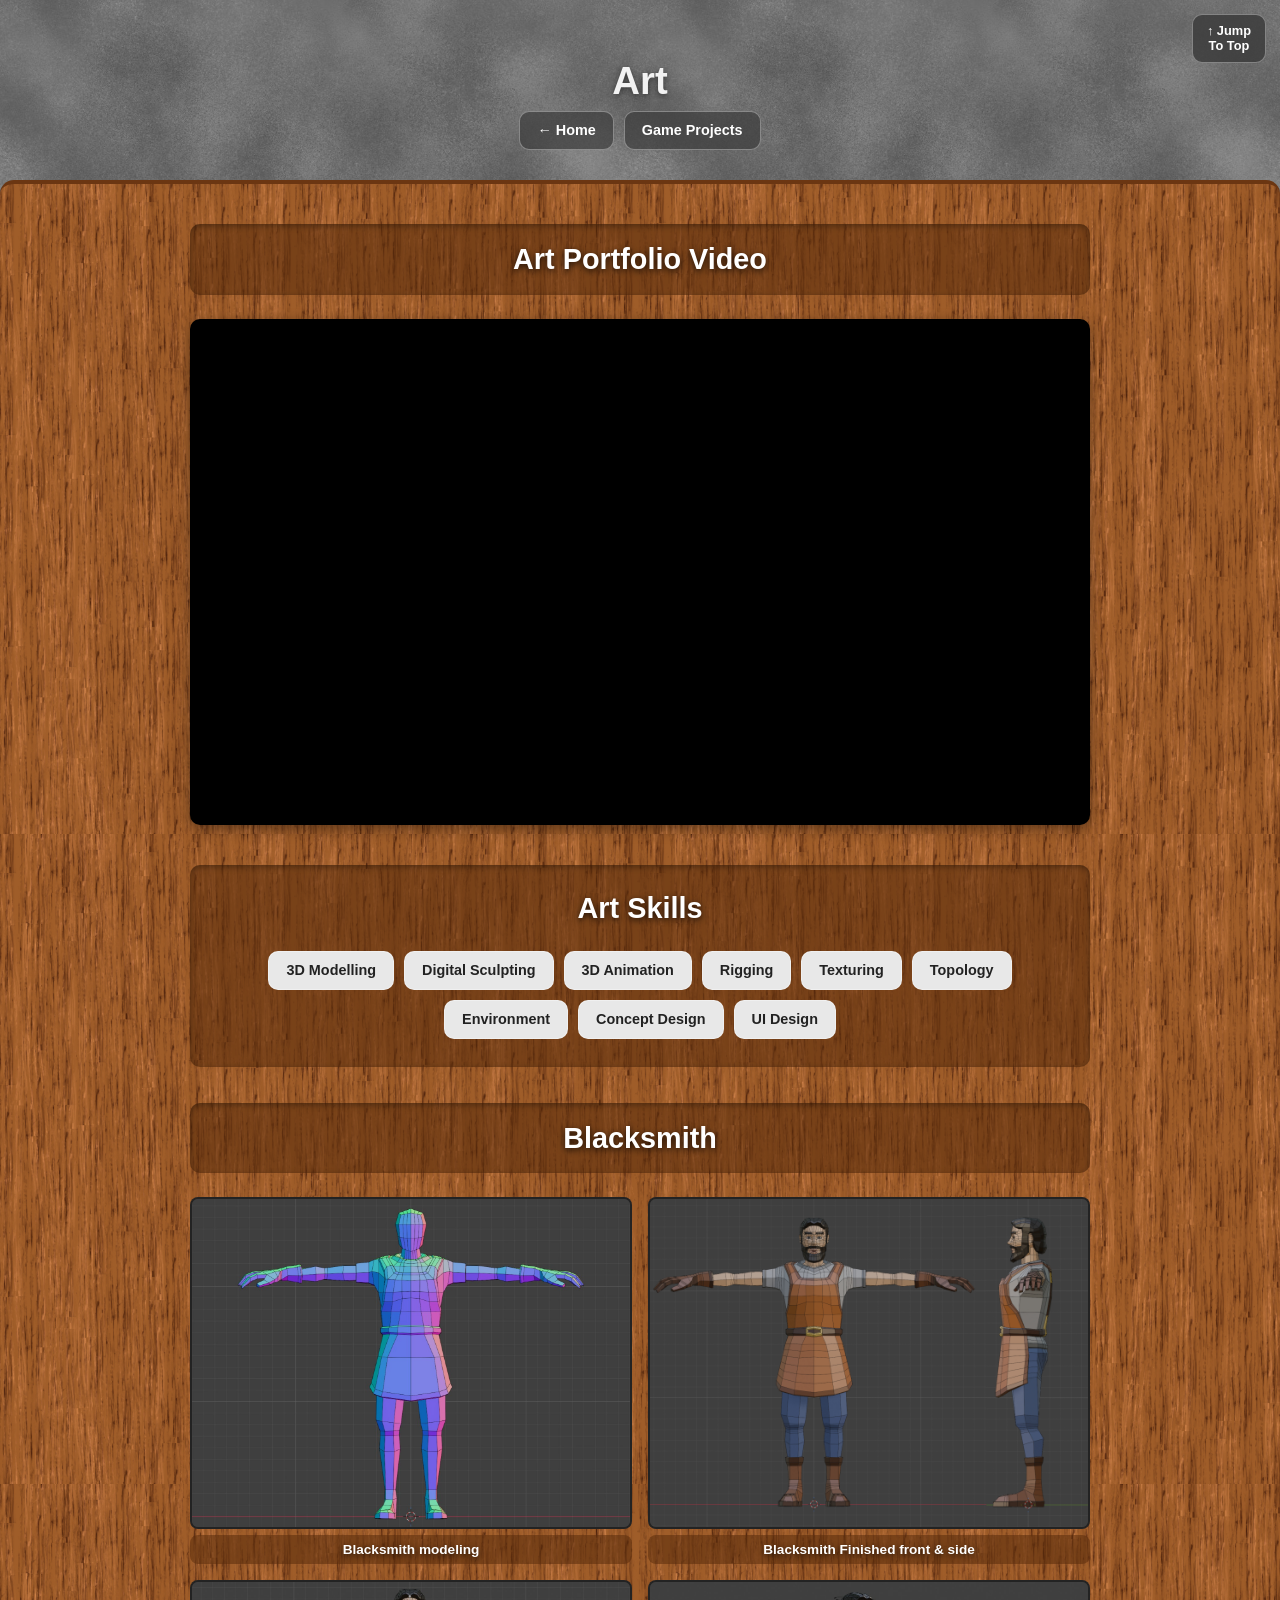
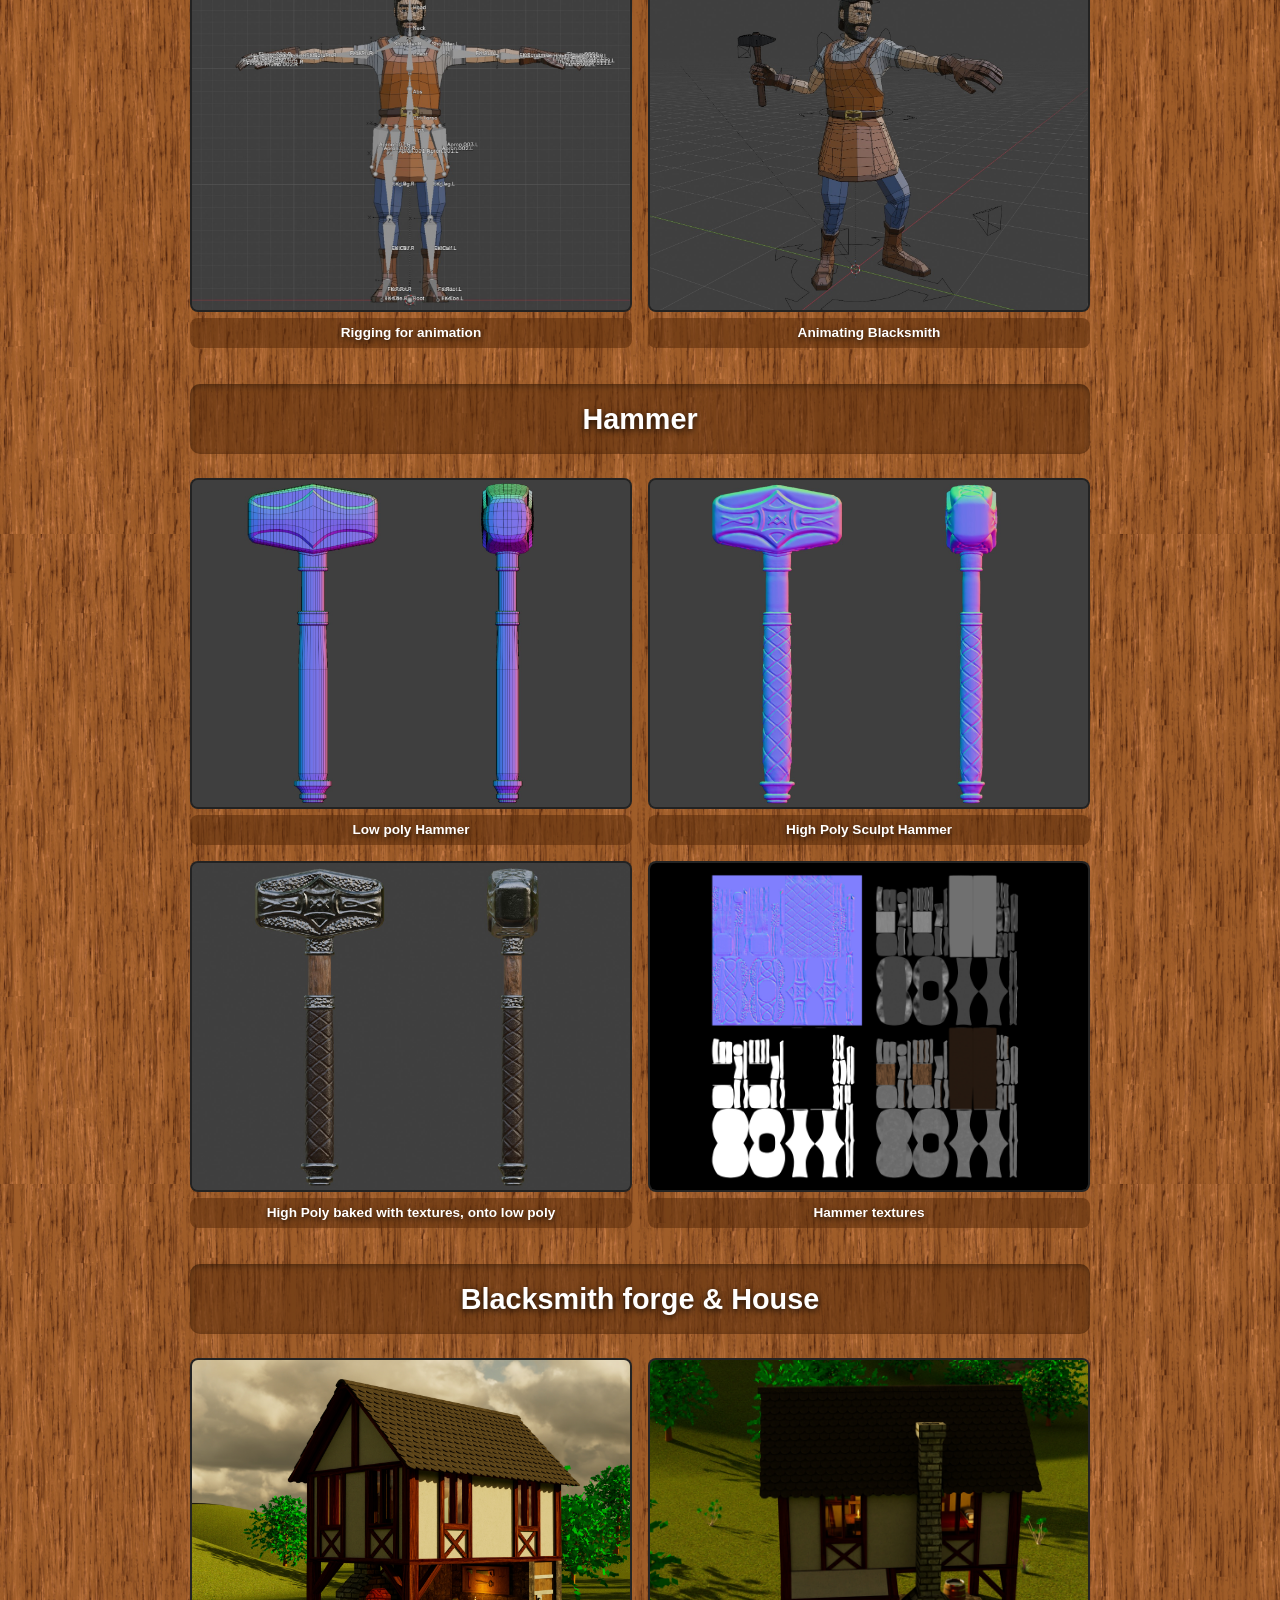
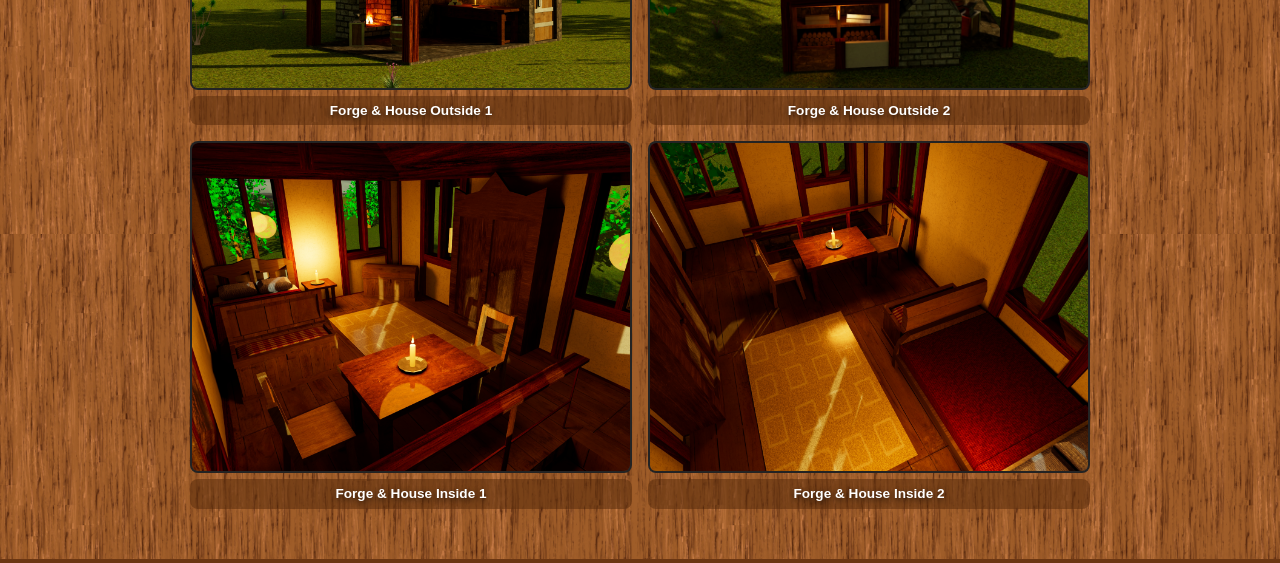
==== commit a4fa1219: "Added stuff Video to Game projects and got rid of the little back up header under the vids" ====
--- a/art.html
+++ b/art.html
@@ -23,7 +23,7 @@
         <div class="video">
             <iframe src="https://www.youtube.com/embed/Agkxz_AJ-J4?si=NHdULiKmQVQZhb6j" title="Art Portfolio Video" frameborder="0" allow="accelerometer; autoplay; clipboard-write; encrypted-media; gyroscope; picture-in-picture; web-share" referrerpolicy="strict-origin-when-cross-origin" allowfullscreen></iframe>
         </div>
-        <p class="video-link"><a href="https://www.youtube.com/watch?v=Agkxz_AJ-J4" target="_blank" rel="noopener">Video not loading? Watch it on YouTube &rarr;</a></p>
+       
 
         <div class="skills-box" style="margin-top:36px">
             <h2 class="skills-title">Art Skills</h2>
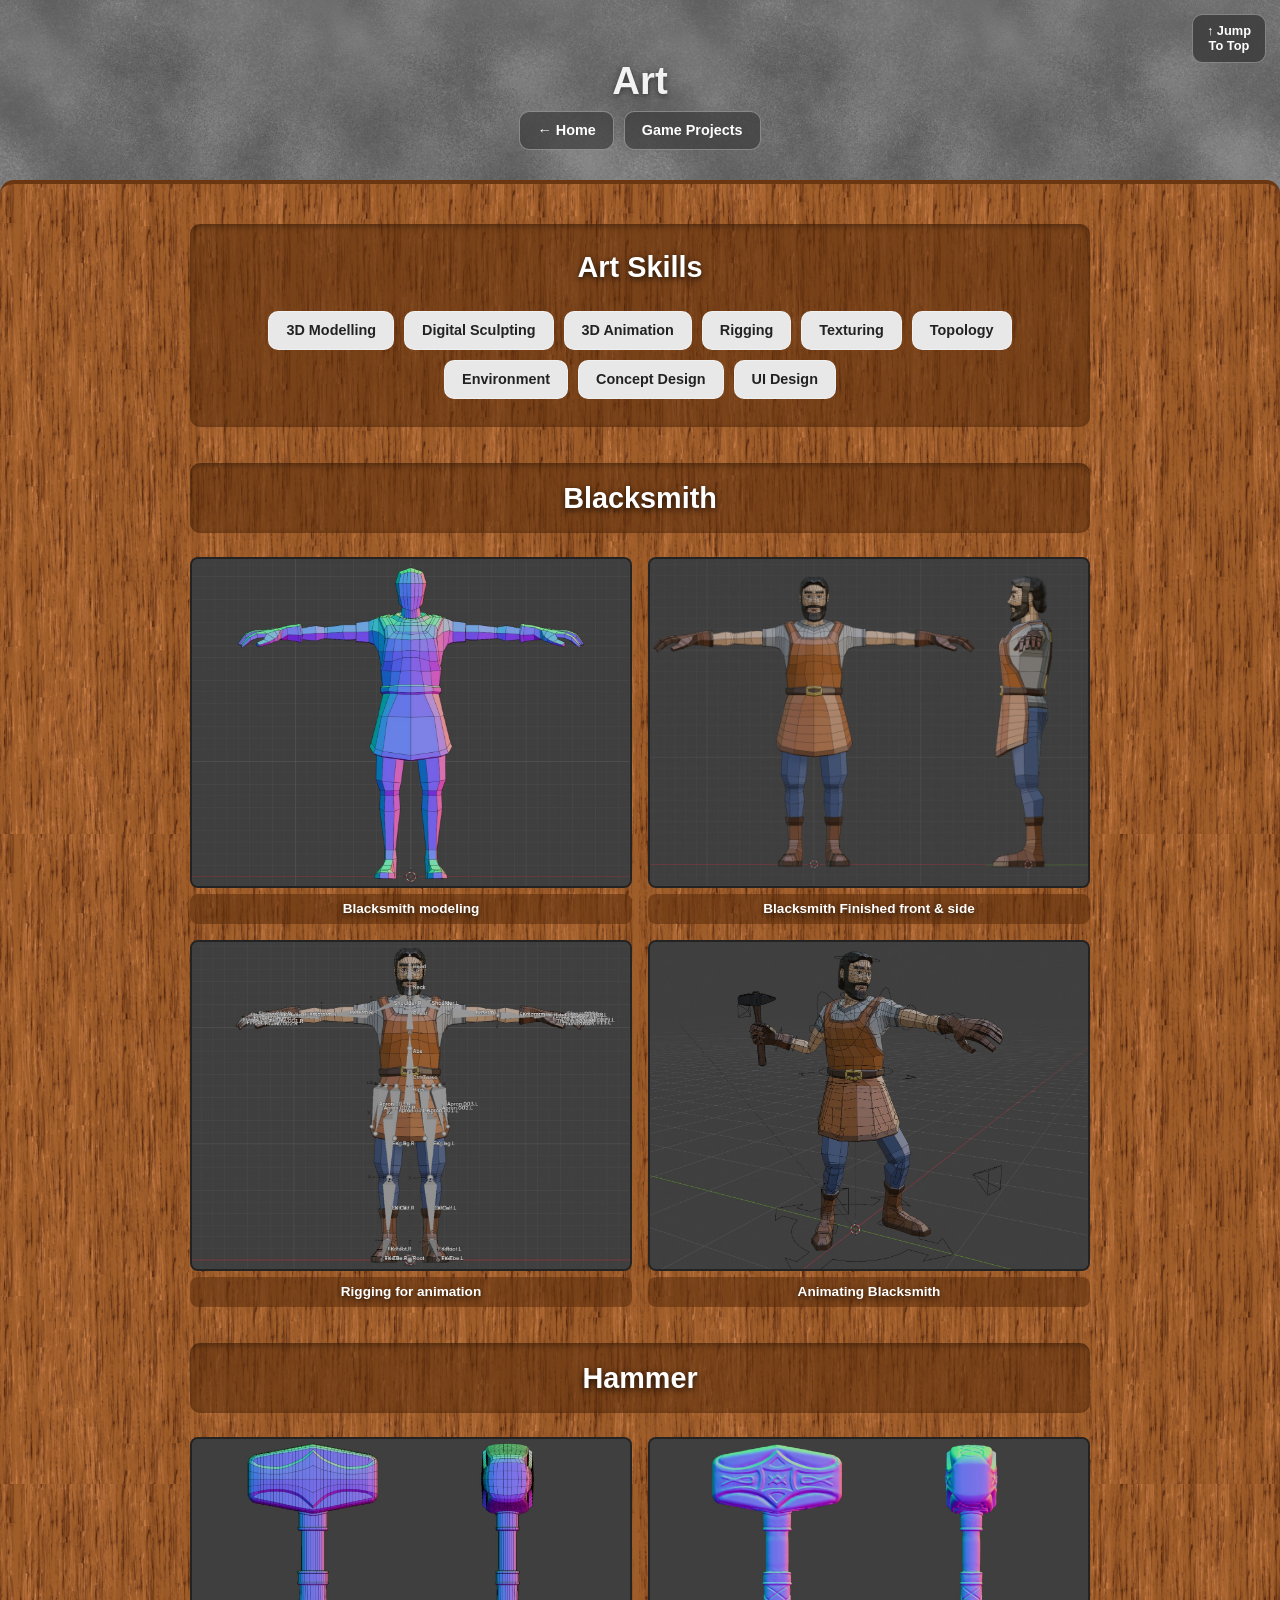
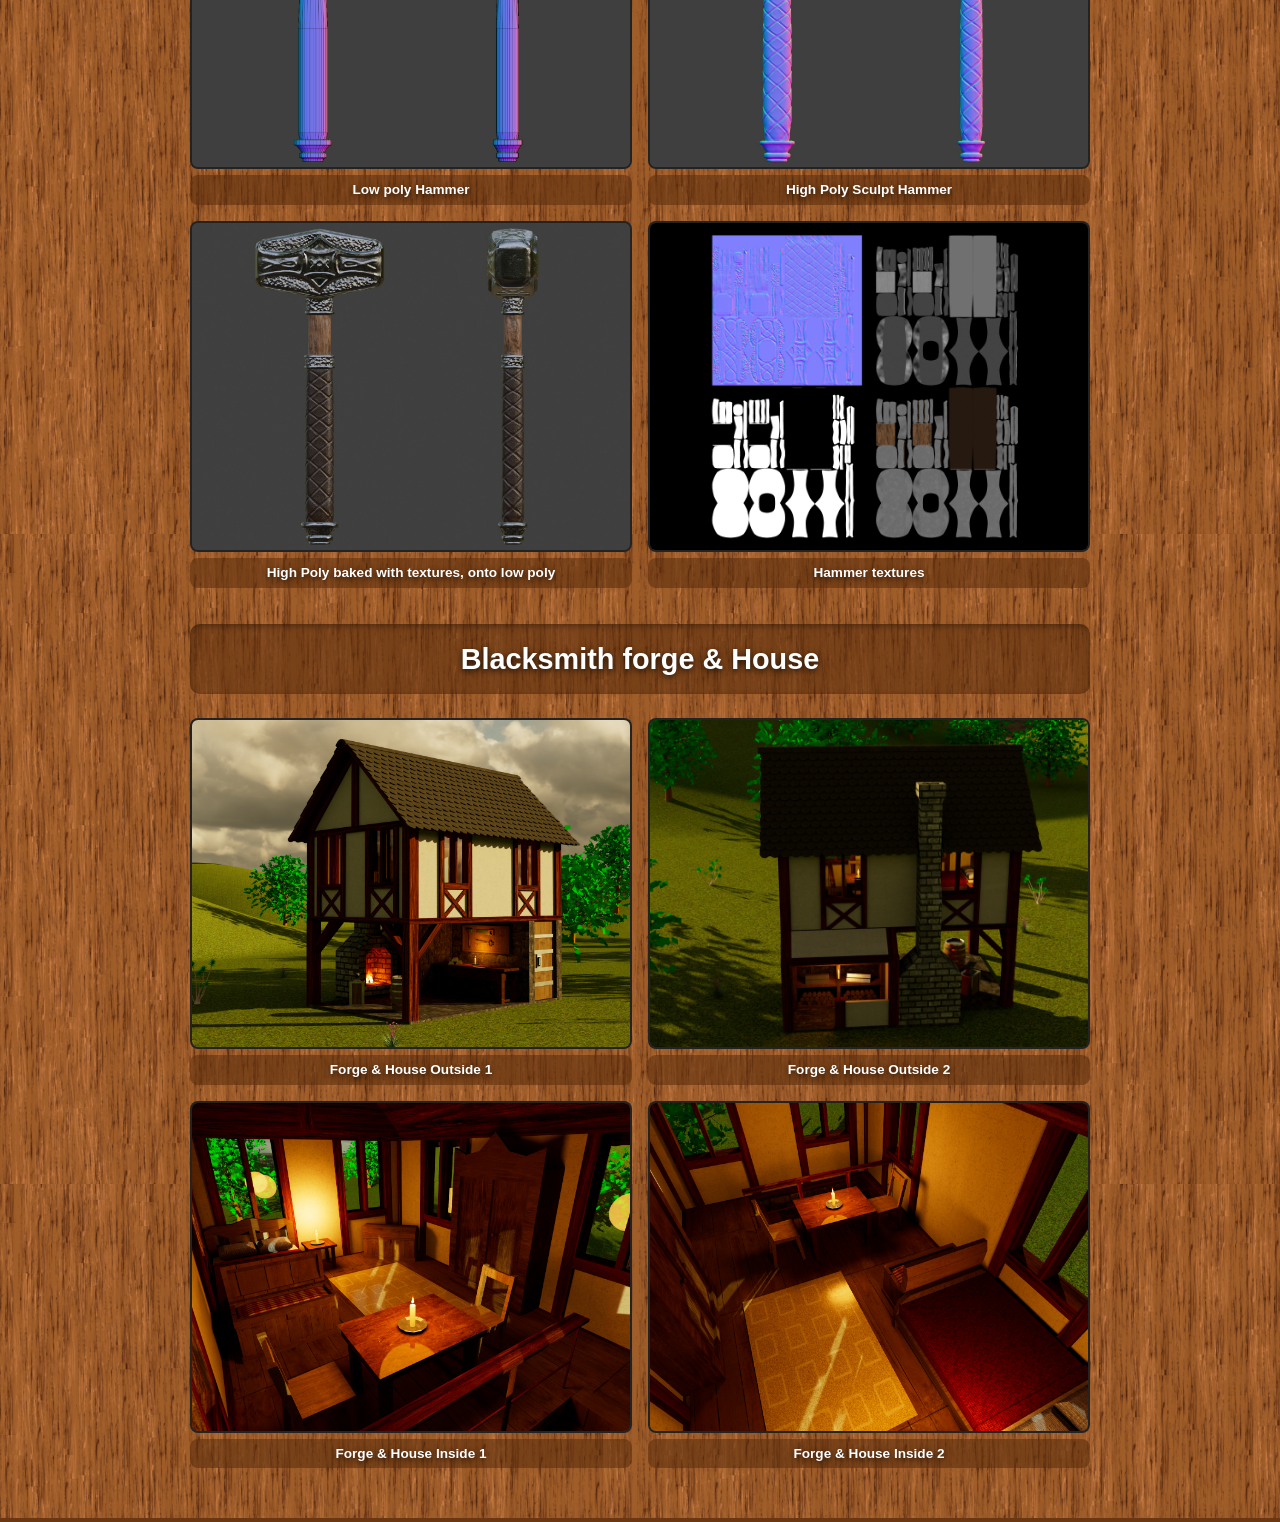
==== commit 5ead1bf7: "Temp Hiding of vids" ====
--- a/art.html
+++ b/art.html
@@ -19,13 +19,12 @@
     </header>
 
     <section class="wood">
-        <h2 class="plank title">Art Portfolio Video</h2>
-        <div class="video">
-            <iframe src="https://www.youtube.com/embed/Agkxz_AJ-J4?si=NHdULiKmQVQZhb6j" title="Art Portfolio Video" frameborder="0" allow="accelerometer; autoplay; clipboard-write; encrypted-media; gyroscope; picture-in-picture; web-share" referrerpolicy="strict-origin-when-cross-origin" allowfullscreen></iframe>
-        </div>
-       
+        <!--<h2 class="plank title">Art Portfolio Video</h2>
+     <div class="video">
+         <iframe src="https://www.youtube.com/embed/Agkxz_AJ-J4?si=NHdULiKmQVQZhb6j" title="Art Portfolio Video" frameborder="0" allow="accelerometer; autoplay; clipboard-write; encrypted-media; gyroscope; picture-in-picture; web-share" referrerpolicy="strict-origin-when-cross-origin" allowfullscreen></iframe>
+     </div> -->
 
-        <div class="skills-box" style="margin-top:36px">
+        <div class="skills-box" style="margin-top:0px">
             <h2 class="skills-title">Art Skills</h2>
             <div class="tags centered">
                 <span class="tag">3D Modelling</span>
